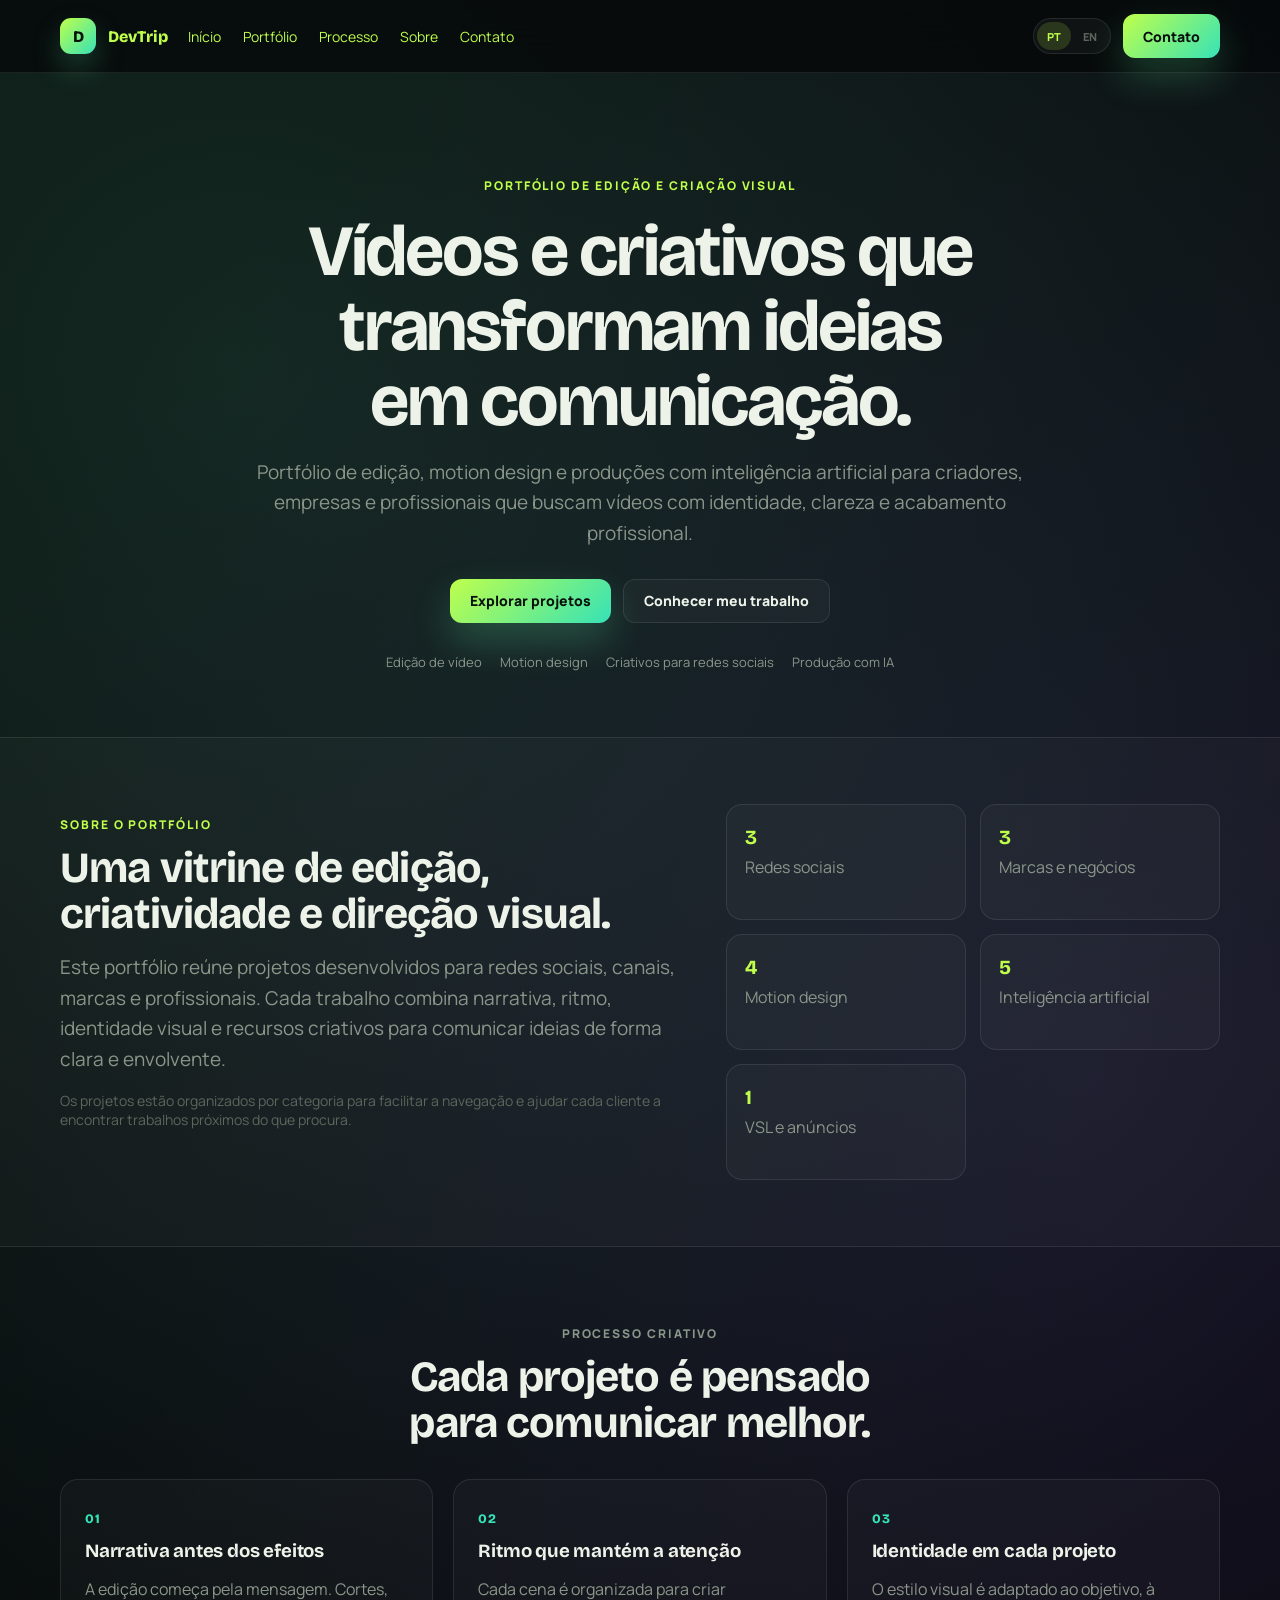
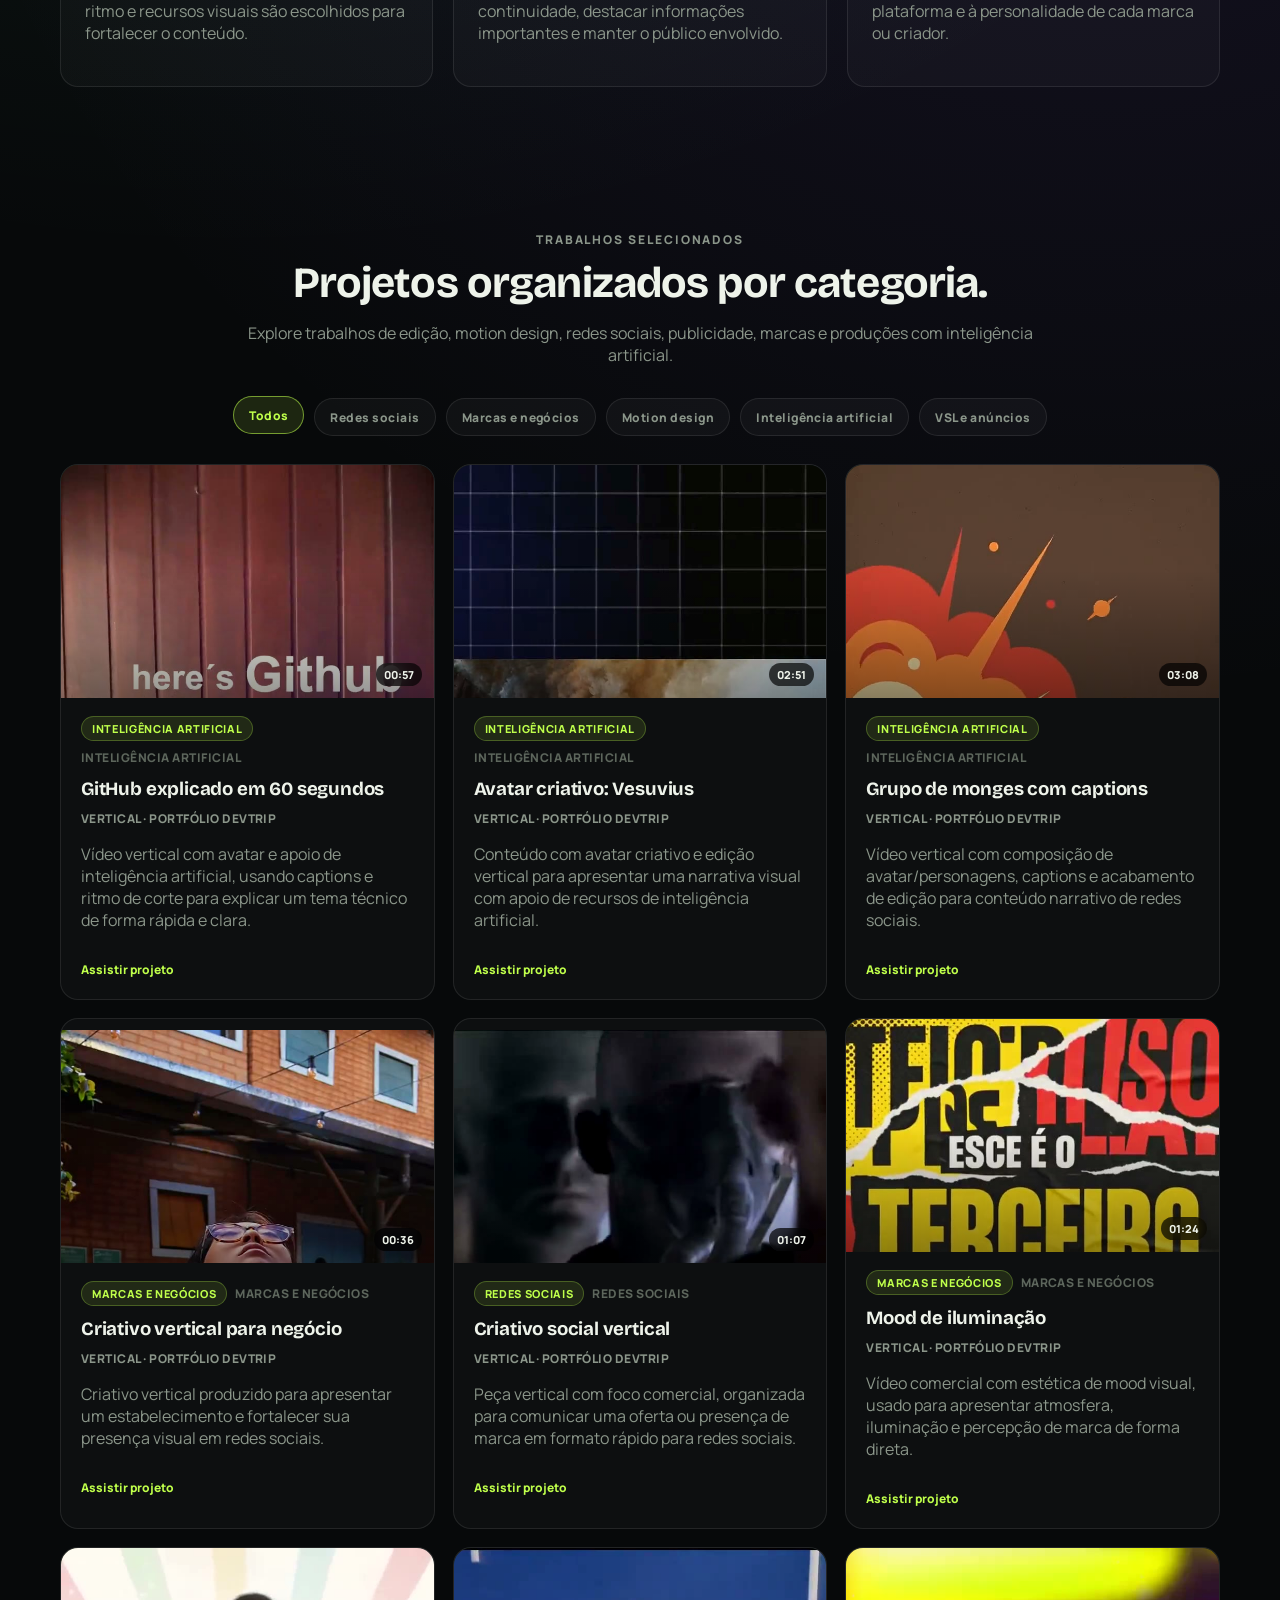
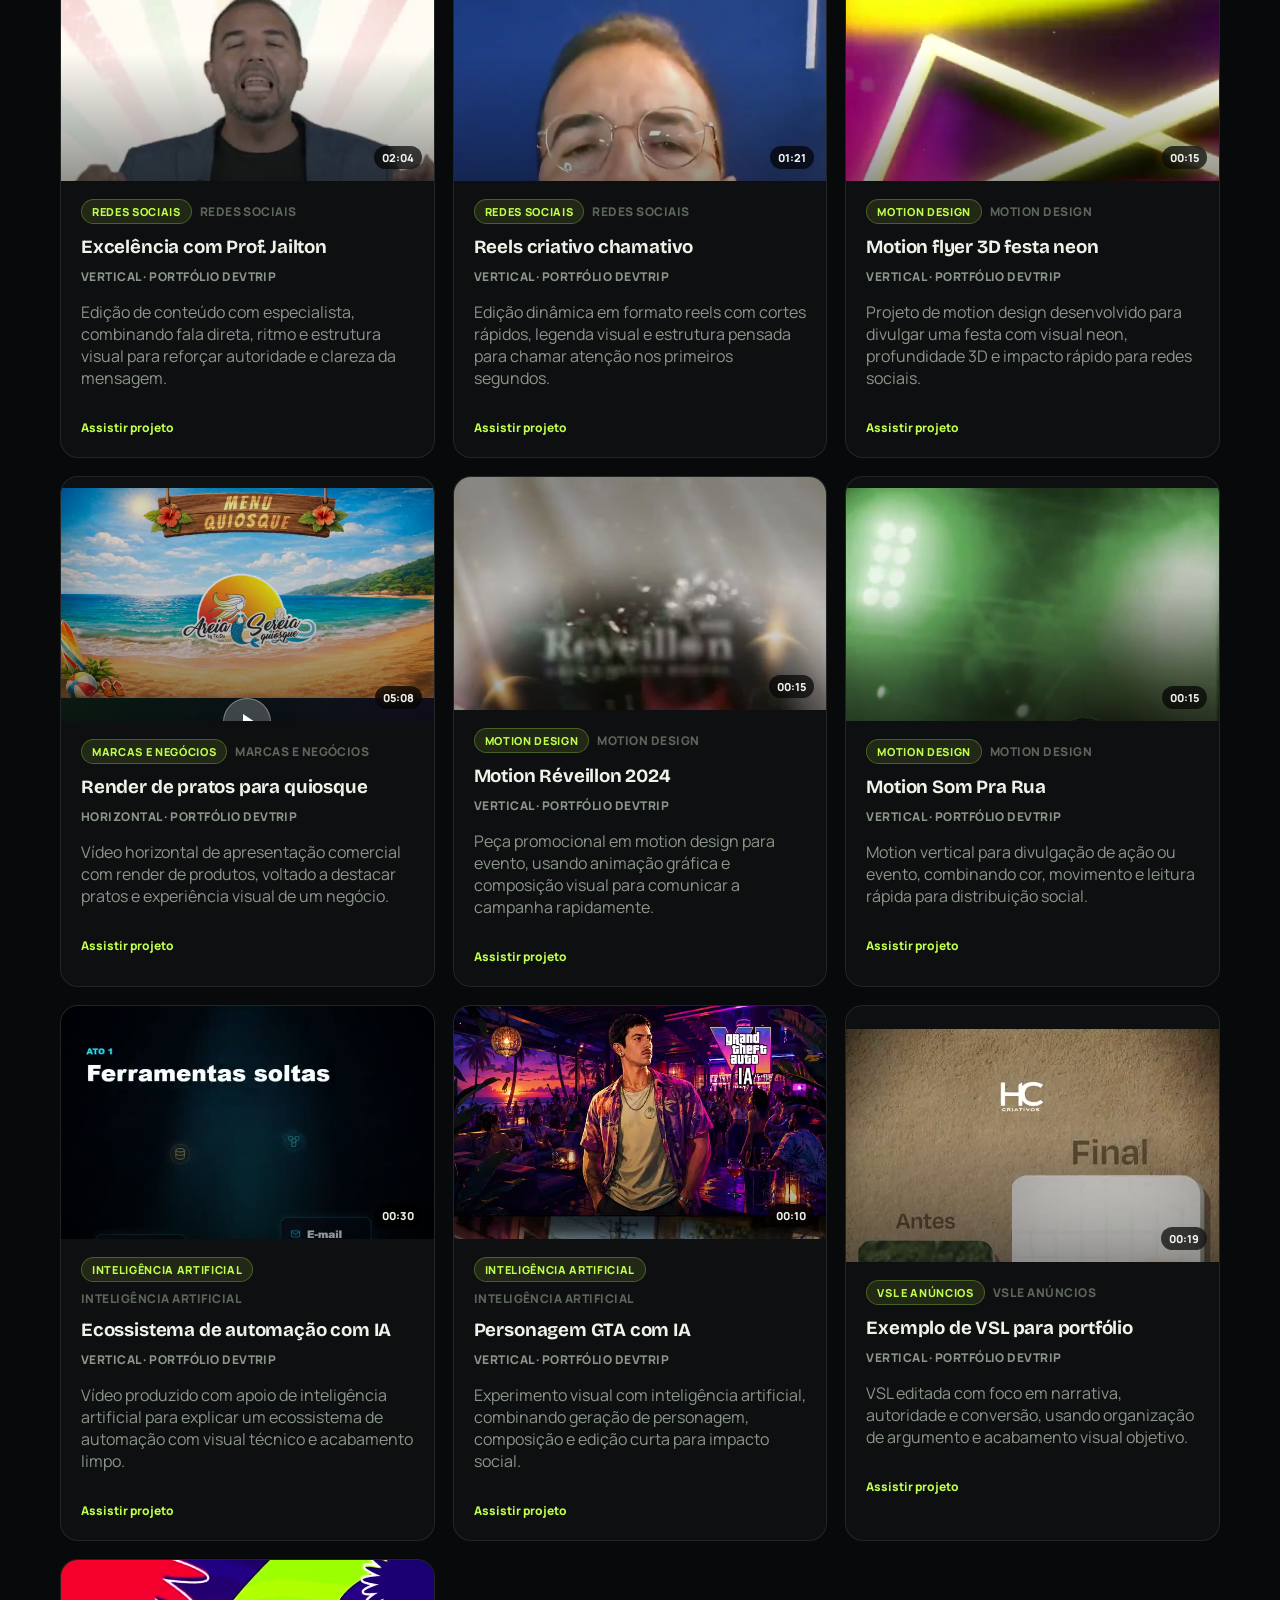
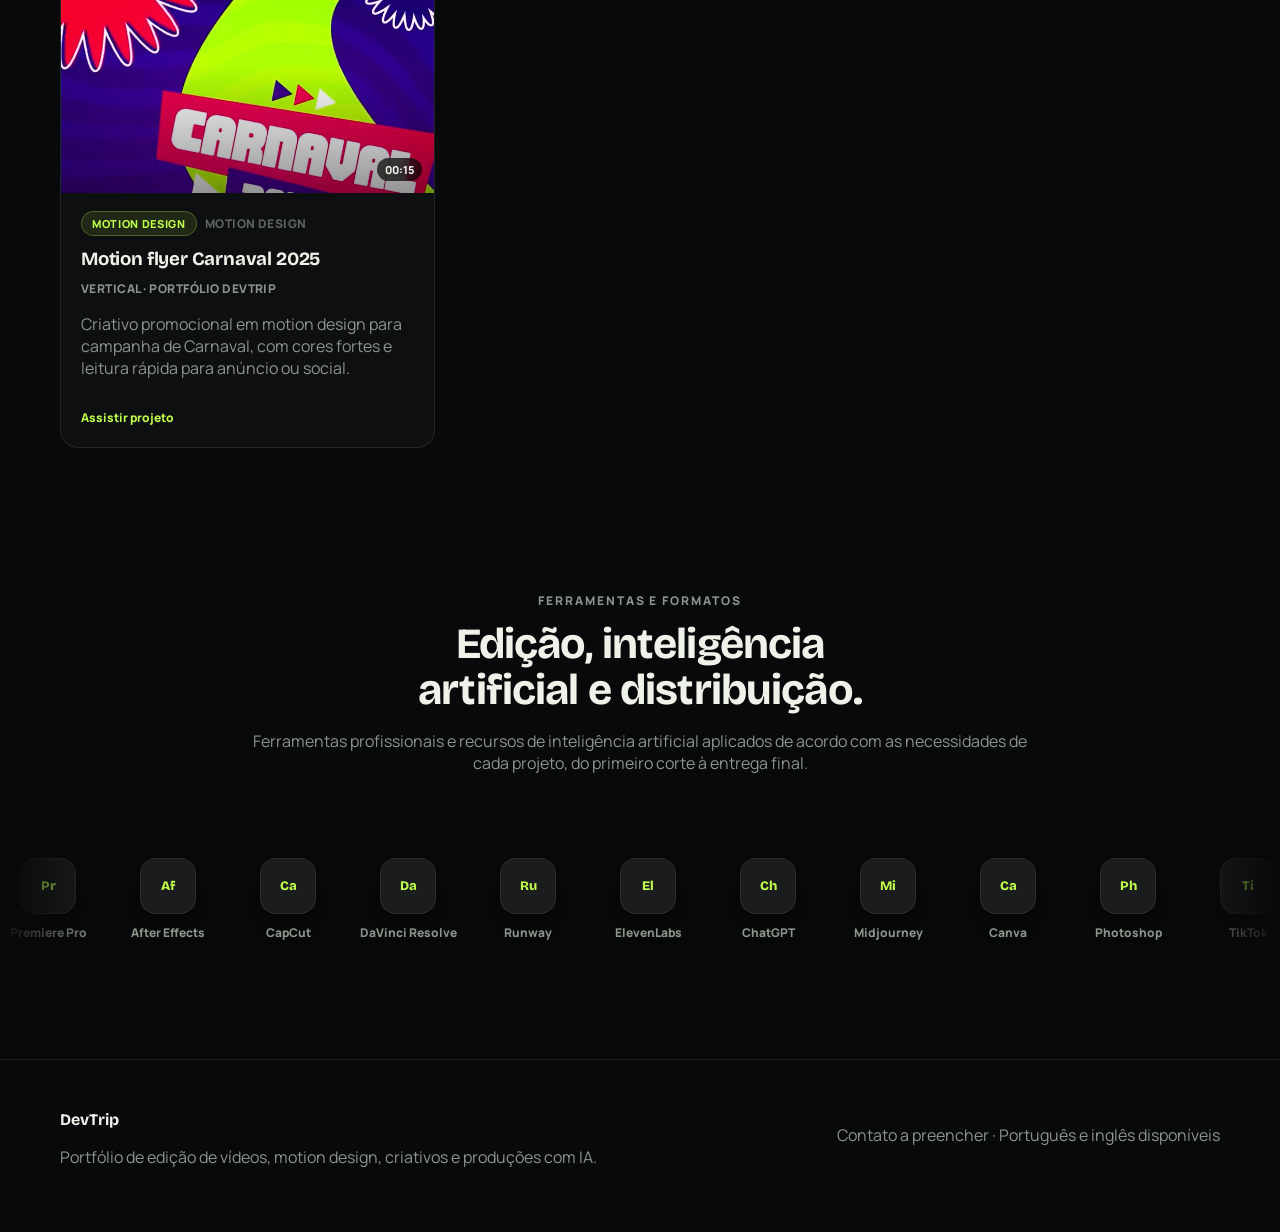
==== index.html @ 9a8e409b "Deploy DevTrip portfolio" ====
<!doctype html>
<html lang="pt-BR">
  <head>
    <meta charset="UTF-8" />
    <link rel="icon" type="image/svg+xml" href="/favicon.svg" />
    <meta name="viewport" content="width=device-width, initial-scale=1.0" />
    <meta
      name="description"
      content="Portfólio de edição de vídeos, motion design, criativos para redes sociais, marcas e projetos desenvolvidos com inteligência artificial."
    />
    <meta property="og:type" content="website" />
    <meta property="og:site_name" content="DevTrip" />
    <meta property="og:title" content="Portfólio de Edição de Vídeos, Motion e IA | DevTrip" />
    <meta
      property="og:description"
      content="Portfólio de edição de vídeos, motion design, criativos para redes sociais, marcas e projetos desenvolvidos com inteligência artificial."
    />
    <meta property="og:image" content="/posters/criativos-para-negocios-criativo-social-vertical.jpg" />
    <meta name="twitter:card" content="summary_large_image" />
    <meta name="twitter:title" content="Portfólio de Edição de Vídeos, Motion e IA | DevTrip" />
    <meta
      name="twitter:description"
      content="Portfólio de edição de vídeos, motion design, criativos para redes sociais, marcas e projetos desenvolvidos com inteligência artificial."
    />
    <meta name="twitter:image" content="/posters/criativos-para-negocios-criativo-social-vertical.jpg" />
    <title>Portfólio de Edição de Vídeos, Motion e IA | DevTrip</title>
    <script type="module" crossorigin src="/assets/index-tjF_H_oA.js"></script>
    <link rel="stylesheet" crossorigin href="/assets/index-IPSlaAUP.css">
  </head>
  <body>
    <div id="root"></div>
  </body>
</html>
---- assets/index-IPSlaAUP.css ----
@import "https://fonts.googleapis.com/css2?family=Bricolage+Grotesque:opsz,wght@12..96,500;12..96,700;12..96,800&family=Manrope:wght@400;500;600;700;800&display=swap";:root{--bg:#07090a;--panel:#ffffff07;--panel-border:#ffffff17;--panel-border-hover:#bfff4b8c;--text:#eef3ea;--muted:#8b968a;--faint:#5d665c;--lime:#bfff4b;--cyan:#36e2b7;--display:"Bricolage Grotesque", ui-sans-serif, sans-serif;--body:"Manrope", ui-sans-serif, system-ui, sans-serif;font-family:var(--body);color:var(--text);background:var(--bg);font-synthesis:none;text-rendering:optimizelegibility;-webkit-font-smoothing:antialiased;-moz-osx-font-smoothing:grayscale}*{box-sizing:border-box}html{scroll-behavior:smooth}body{background:var(--bg);min-width:320px;min-height:100vh;margin:0}button,a{font:inherit}::selection{background:var(--lime);color:#07100b}.portfolio-page{background:radial-gradient(circle at 18% 6%, #66f6b921, transparent 26%), radial-gradient(circle at 86% 18%, #8b5cf61f, transparent 24%), var(--bg);min-height:100vh;color:var(--text)}.container{width:min(1160px,100% - 40px);margin:0 auto}#top,#sobre,#processo,#trabalhos,#stack,#contato{scroll-margin-top:92px}.nav{z-index:30;border-bottom:1px solid var(--panel-border);-webkit-backdrop-filter:blur(18px);backdrop-filter:blur(18px);background:#07090ad6;position:sticky;top:0}.nav-inner{justify-content:space-between;align-items:center;gap:20px;min-height:72px;display:flex}.brand{color:var(--text);font-family:var(--display);align-items:center;gap:12px;font-weight:800;text-decoration:none;display:flex}.brand-mark{background:linear-gradient(135deg, var(--lime), var(--cyan));color:#07100b;border-radius:11px;place-items:center;width:36px;height:36px;display:grid;box-shadow:0 14px 30px #62ffad38}.nav-links{align-items:center;gap:22px;font-size:14px;display:flex}.nav a{color:var(--lime);text-decoration:none}.nav-links a:hover{color:var(--text)}.nav-tools{align-items:center;gap:12px;margin-left:auto;display:flex}.lang-switch{border:1px solid var(--panel-border);background:#ffffff0a;border-radius:999px;align-items:center;gap:2px;padding:3px;display:inline-flex}.lang-option{min-width:34px;min-height:28px;color:var(--faint);cursor:pointer;font:inherit;letter-spacing:.04em;background:0 0;border:0;border-radius:999px;font-size:11px;font-weight:900;transition:background .18s,color .18s,transform .18s}.lang-option:hover,.lang-option.active{color:var(--lime);background:#bfff4b26}.lang-option:hover{transform:translateY(-1px)}.menu-toggle{border:1px solid var(--panel-border);width:42px;height:42px;color:var(--text);cursor:pointer;background:#ffffff0a;border-radius:12px;display:none}.menu-toggle span{background:currentColor;border-radius:999px;width:18px;height:2px;margin:5px auto;display:block}.btn{border-radius:12px;justify-content:center;align-items:center;min-height:44px;padding:0 20px;font-size:14px;font-weight:800;text-decoration:none;transition:transform .18s,border-color .18s,box-shadow .18s;display:inline-flex}.btn:hover{text-decoration:none;transform:translateY(-2px)}.btn.primary{color:#07100b;background:linear-gradient(135deg, var(--lime), var(--cyan));box-shadow:0 18px 38px #62ffad38}.btn.ghost{color:var(--text);border:1px solid var(--panel-border);background:#ffffff08}.hero{text-align:center;padding:92px 0 66px}.eyebrow{color:var(--lime);letter-spacing:.16em;text-transform:uppercase;font-size:12px;font-weight:900}.hero h1{max-width:980px;font-family:var(--display);letter-spacing:-.03em;margin:20px auto 18px;font-size:clamp(38px,6vw,72px);line-height:1.04}.hero h1,h2,h3{text-wrap:balance}.lead{max-width:800px;color:var(--muted);margin:0 auto;font-size:clamp(16px,2vw,19px);line-height:1.62}.lead.left{text-align:left;margin:0}.hero-actions{flex-wrap:wrap;justify-content:center;gap:12px;margin-top:30px;display:flex}.hero-meta{color:var(--muted);flex-wrap:wrap;justify-content:center;gap:18px;margin-top:30px;font-size:13px;display:flex}.section{padding:66px 0}.about{border-top:1px solid var(--panel-border);border-bottom:1px solid var(--panel-border);background:#ffffff06}.about-grid{grid-template-columns:1.25fr 1fr;align-items:start;gap:48px;display:grid}h2{font-family:var(--display);letter-spacing:-.02em;margin:10px 0 14px;font-size:clamp(28px,4vw,43px);line-height:1.08}.origin-line{color:var(--faint);margin-top:16px;font-size:14px}.stat-grid{grid-template-columns:1fr 1fr;gap:14px;display:grid}.stat-card,.principle-card,.work-card,.empty-state{border:1px solid var(--panel-border);background:var(--panel)}.stat-card{border-radius:16px;min-height:116px;padding:20px 18px;transition:transform .2s,border-color .2s}.stat-card:hover,.principle-card:hover{border-color:var(--panel-border-hover);transform:translateY(-3px)}.stat-card strong{color:var(--lime);font-family:var(--display);margin-bottom:7px;font-size:20px;display:block}.stat-card span,.section-head p,.principle-card p,.work-body p,.footer p,.modal-info p{color:var(--muted)}.section-head{text-align:center;max-width:790px;margin:0 auto 32px}.principle-grid{grid-template-columns:repeat(3,1fr);gap:20px;display:grid}.principle-card{border-radius:18px;padding:26px 24px;transition:transform .2s,border-color .2s,box-shadow .2s}.principle-card span{color:var(--cyan);font-family:var(--display);letter-spacing:.08em;font-size:13px;font-weight:900}.principle-card h3,.work-body h3{font-family:var(--display);letter-spacing:-.01em;margin:12px 0 10px}.filter-row{flex-wrap:wrap;justify-content:center;gap:10px;margin:0 auto 28px;display:flex}.filter{border:1px solid var(--panel-border);min-height:38px;color:var(--muted);cursor:pointer;letter-spacing:.04em;background:#ffffff09;border-radius:999px;padding:0 15px;font-size:12px;font-weight:900;transition:background .18s,border-color .18s,color .18s,transform .18s}.filter:hover,.filter.active{border-color:var(--panel-border-hover);color:var(--lime);background:#bfff4b1f;transform:translateY(-2px)}.work-grid{grid-template-columns:repeat(3,1fr);gap:18px;animation:.22s both filter-in;display:grid}@keyframes filter-in{0%{opacity:.35;transform:translateY(8px)}to{opacity:1;transform:translateY(0)}}.work-card{color:var(--text);text-align:left;cursor:pointer;font:inherit;border-radius:18px;padding:0;transition:transform .18s,border-color .18s;overflow:hidden}.work-card:hover{border-color:var(--panel-border-hover);transform:translateY(-3px)}.work-poster{aspect-ratio:16/10;background:linear-gradient(135deg,#bfff4b2e,#36e2b71f,#8b5cf629),#050707;place-items:center;display:grid;position:relative;overflow:hidden}.work-poster img{object-fit:cover;filter:saturate(1.04)contrast(1.03);width:100%;height:100%;transition:transform .28s,opacity .28s;display:block}.work-card:hover .work-poster img{opacity:.88;transform:scale(1.04)}.work-poster:after{content:"";pointer-events:none;background:linear-gradient(#0000 45%,#0000006b);position:absolute;inset:0}.media-fallback,.video-fallback{min-height:220px;color:var(--muted);text-align:center;place-items:center;padding:28px;display:grid}.duration{z-index:2;color:var(--text);-webkit-backdrop-filter:blur(8px);backdrop-filter:blur(8px);background:#000000ad;border-radius:999px;padding:4px 8px;font-size:11px;font-weight:900;position:absolute;bottom:12px;right:12px}.play{z-index:2;color:#fff;-webkit-backdrop-filter:blur(8px);backdrop-filter:blur(8px);background:#ffffff38;border-radius:999px;place-items:center;width:48px;height:48px;display:grid;box-shadow:inset 0 0 0 1px #ffffff52,0 12px 28px #00000061}.play:before{content:"";border-top:8px solid #0000;border-bottom:8px solid #0000;border-left:12px solid;width:0;height:0;margin-left:3px}.work-body{padding:18px 20px 20px}.work-meta{flex-wrap:wrap;align-items:center;gap:8px;display:flex}.work-tag{color:var(--lime);letter-spacing:.06em;text-transform:uppercase;background:#bfff4b1c;border:1px solid #bfff4b42;border-radius:999px;padding:4px 10px;font-size:11px;font-weight:900}.work-region,.client{color:var(--faint);letter-spacing:.04em;text-transform:uppercase;font-size:12px;font-weight:800}.client{margin:0 0 8px}.watch-label{color:var(--lime);margin-top:14px;font-size:12px;font-weight:900;display:inline-flex}.empty-state{color:var(--muted);text-align:center;border-radius:18px;grid-column:1/-1;padding:32px}.stack-section{overflow:hidden}.stack-marquee{padding:52px 0;overflow:hidden;-webkit-mask-image:linear-gradient(90deg,#0000,#000 8% 92%,#0000);mask-image:linear-gradient(90deg,#0000,#000 8% 92%,#0000)}.stack-track{gap:24px;width:max-content;animation:48s linear infinite marquee;display:flex}.stack-track:hover{animation-play-state:paused}.stack-chip{flex-direction:column;flex-shrink:0;align-items:center;gap:10px;width:96px;display:flex;position:relative}.stack-badge{width:56px;height:56px;color:var(--lime);font-family:var(--display);background:#ffffff14;border-radius:16px;place-items:center;font-size:13px;font-weight:900;transition:transform .25s,background .25s;display:grid;box-shadow:inset 0 0 0 1px #ffffff14,0 18px 34px #00000070}.stack-label{color:var(--muted);text-align:center;white-space:nowrap;font-size:12px;font-weight:800}.stack-tooltip{z-index:4;border:1px solid var(--panel-border-hover);width:220px;color:var(--muted);opacity:0;pointer-events:none;background:#0c130e;border-radius:12px;padding:12px 14px;font-size:12px;line-height:1.45;transition:opacity .18s,transform .18s;position:absolute;bottom:calc(100% + 16px);left:50%;transform:translate(-50%,8px)}.stack-chip:hover .stack-badge{background:#ffffff24;transform:translateY(-5px)scale(1.08)}.stack-chip:hover .stack-tooltip{opacity:1;transform:translate(-50%)}.footer{border-top:1px solid var(--panel-border);padding:48px 0}.footer-grid{flex-wrap:wrap;justify-content:space-between;gap:20px;display:flex}.footer strong{font-family:var(--display)}.modal-overlay{z-index:80;-webkit-backdrop-filter:blur(10px);backdrop-filter:blur(10px);background:#000000bd;place-items:center;padding:28px;display:grid;position:fixed;inset:0}.video-modal{border:1px solid var(--panel-border);background:radial-gradient(circle at 10% 0,#bfff4b17,#0000 30%),#07090a;border-radius:22px;width:min(1060px,100%);max-height:min(92vh,980px);overflow:auto;box-shadow:0 34px 90px #000000b8}.modal-head{border-bottom:1px solid var(--panel-border);justify-content:space-between;align-items:flex-start;gap:20px;padding:24px;display:flex}.modal-head h2{margin-bottom:0}.icon-close{border:1px solid var(--panel-border);width:44px;height:44px;color:var(--text);cursor:pointer;background:#ffffff0f;border-radius:12px;flex:none;font-size:26px;line-height:1}.modal-player{border:1px solid var(--panel-border);background:#000;border-radius:18px;margin:26px auto;overflow:hidden}.modal-player.vertical{max-width:430px}.modal-player.wide{max-width:900px}.modal-player video{background:#000;width:100%;height:auto;display:block}.modal-info{grid-template-columns:1.4fr 1fr;gap:20px;padding:0 24px 24px;display:grid}.modal-info p{line-height:1.7}.modal-info dl{grid-template-columns:repeat(3,1fr);gap:10px;margin:0;display:grid}.modal-info div{border:1px solid var(--panel-border);background:var(--panel);border-radius:14px;padding:14px}.modal-info dt{color:var(--faint);letter-spacing:.08em;text-transform:uppercase;font-size:11px;font-weight:900}.modal-info dd{font-family:var(--display);margin:6px 0 0;font-weight:800}:is(a,button,video):focus-visible{outline:2px solid var(--lime);outline-offset:3px}@keyframes marquee{0%{transform:translate(0)}to{transform:translate(-50%)}}@media (width<=1024px){.work-grid{grid-template-columns:repeat(2,1fr)}.modal-info{grid-template-columns:1fr}}@media (width<=860px){.about-grid,.principle-grid{grid-template-columns:1fr}.menu-toggle{order:4;display:block}.nav-tools{order:3;margin-left:auto}.nav-links{border:1px solid var(--panel-border);background:#07090af5;border-radius:16px;flex-direction:column;align-items:stretch;gap:0;padding:10px;display:none;position:absolute;top:72px;left:12px;right:12px;box-shadow:0 24px 70px #00000080}.nav-links.open{display:flex}.nav-links a{border-radius:10px;padding:14px}.nav-links a:hover{background:#ffffff0f}}@media (width<=768px){.filter-row{scrollbar-width:thin;flex-wrap:nowrap;justify-content:flex-start;padding-bottom:8px;overflow-x:auto}.filter{flex:none}.modal-overlay{padding:14px}.video-modal{max-height:94vh}.modal-head,.modal-info{padding:18px}.modal-info dl{grid-template-columns:1fr}}@media (width<=620px){.container{width:min(100% - 24px,1160px)}.hero{padding:64px 0 48px}.hero h1{font-size:clamp(34px,12vw,46px)}.section{padding:50px 0}.work-grid,.stat-grid{grid-template-columns:1fr}.hero-actions .btn{width:100%}.nav-contact{min-height:38px;padding:0 14px}.brand span:last-child{display:none}}@media (width<=375px){.container{width:min(100% - 20px,1160px)}.nav-inner{gap:10px}.nav-tools{gap:8px}.lang-option{min-width:30px}.hero h1{font-size:34px}.lead{font-size:15px}.work-body{padding:16px}}@media (width<=320px){.nav-contact{display:none}.hero h1{font-size:31px}.modal-head{flex-direction:column-reverse}.icon-close{align-self:flex-end}}
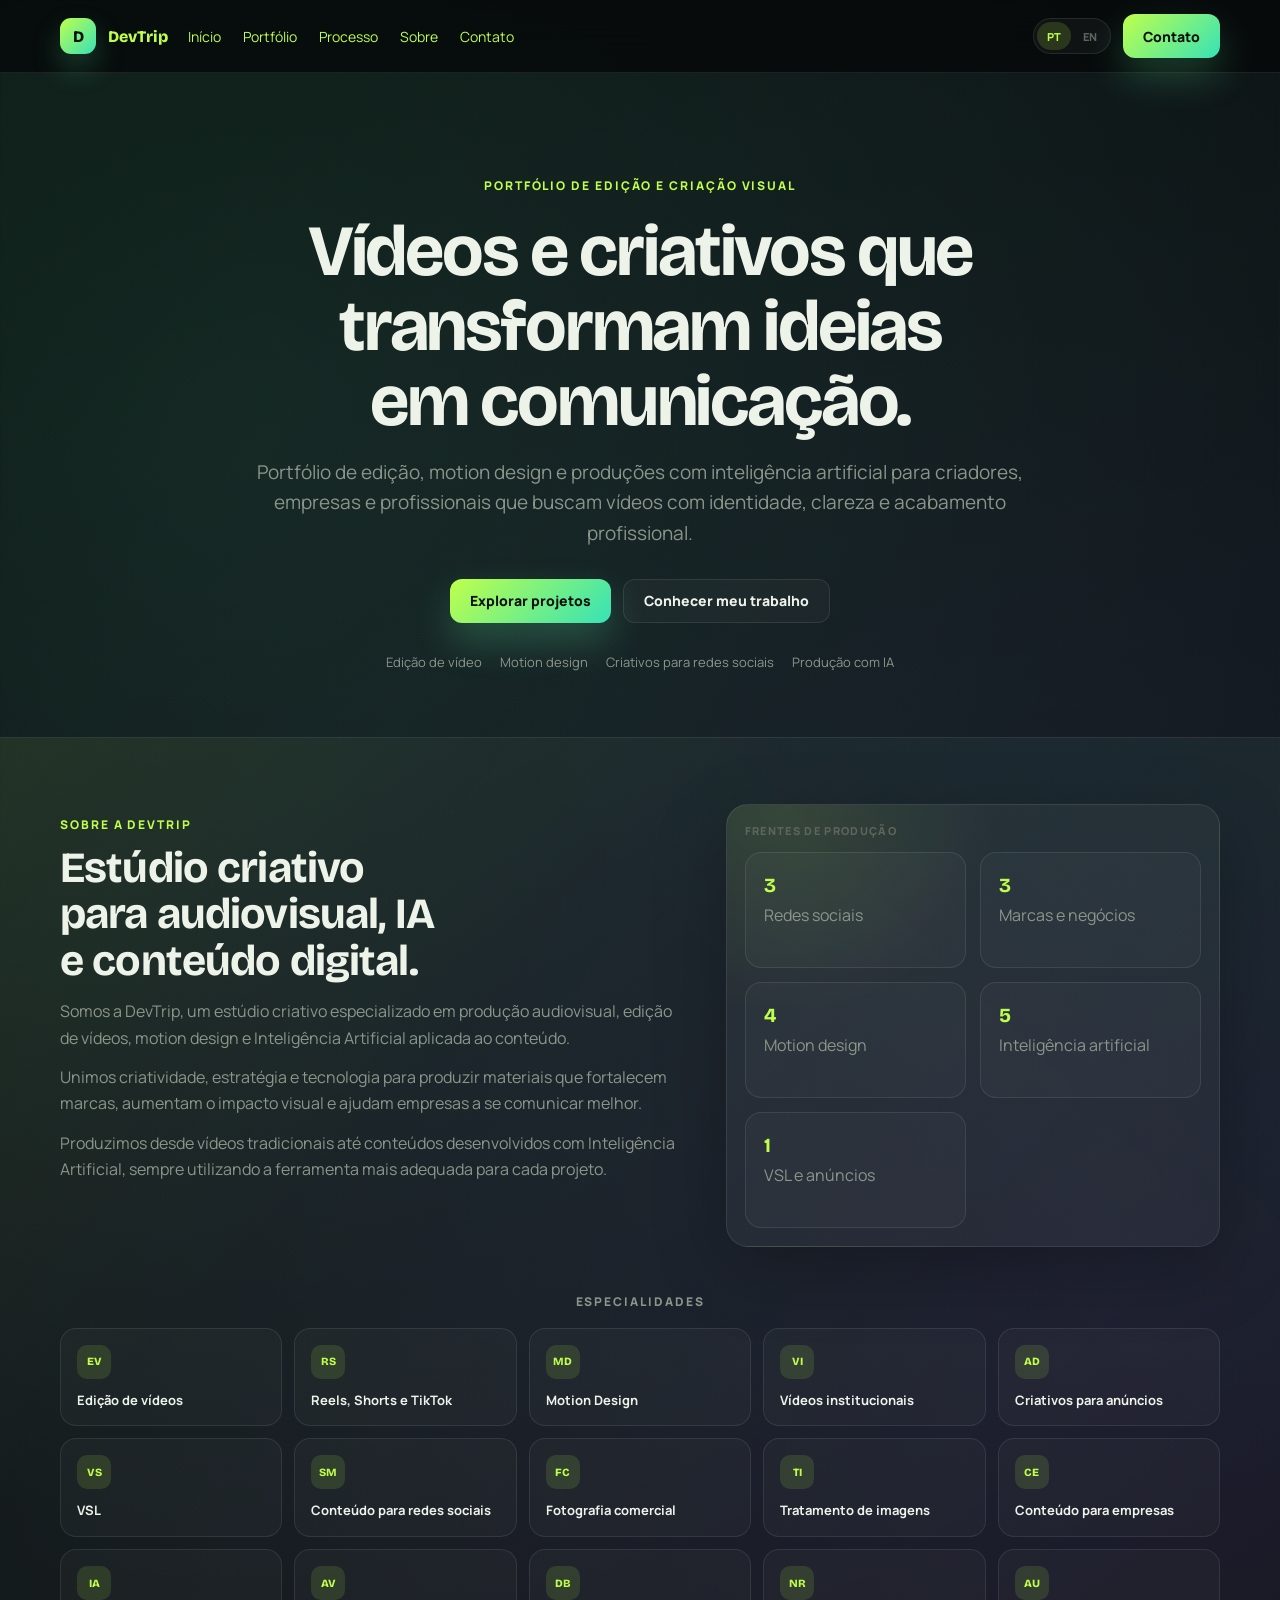
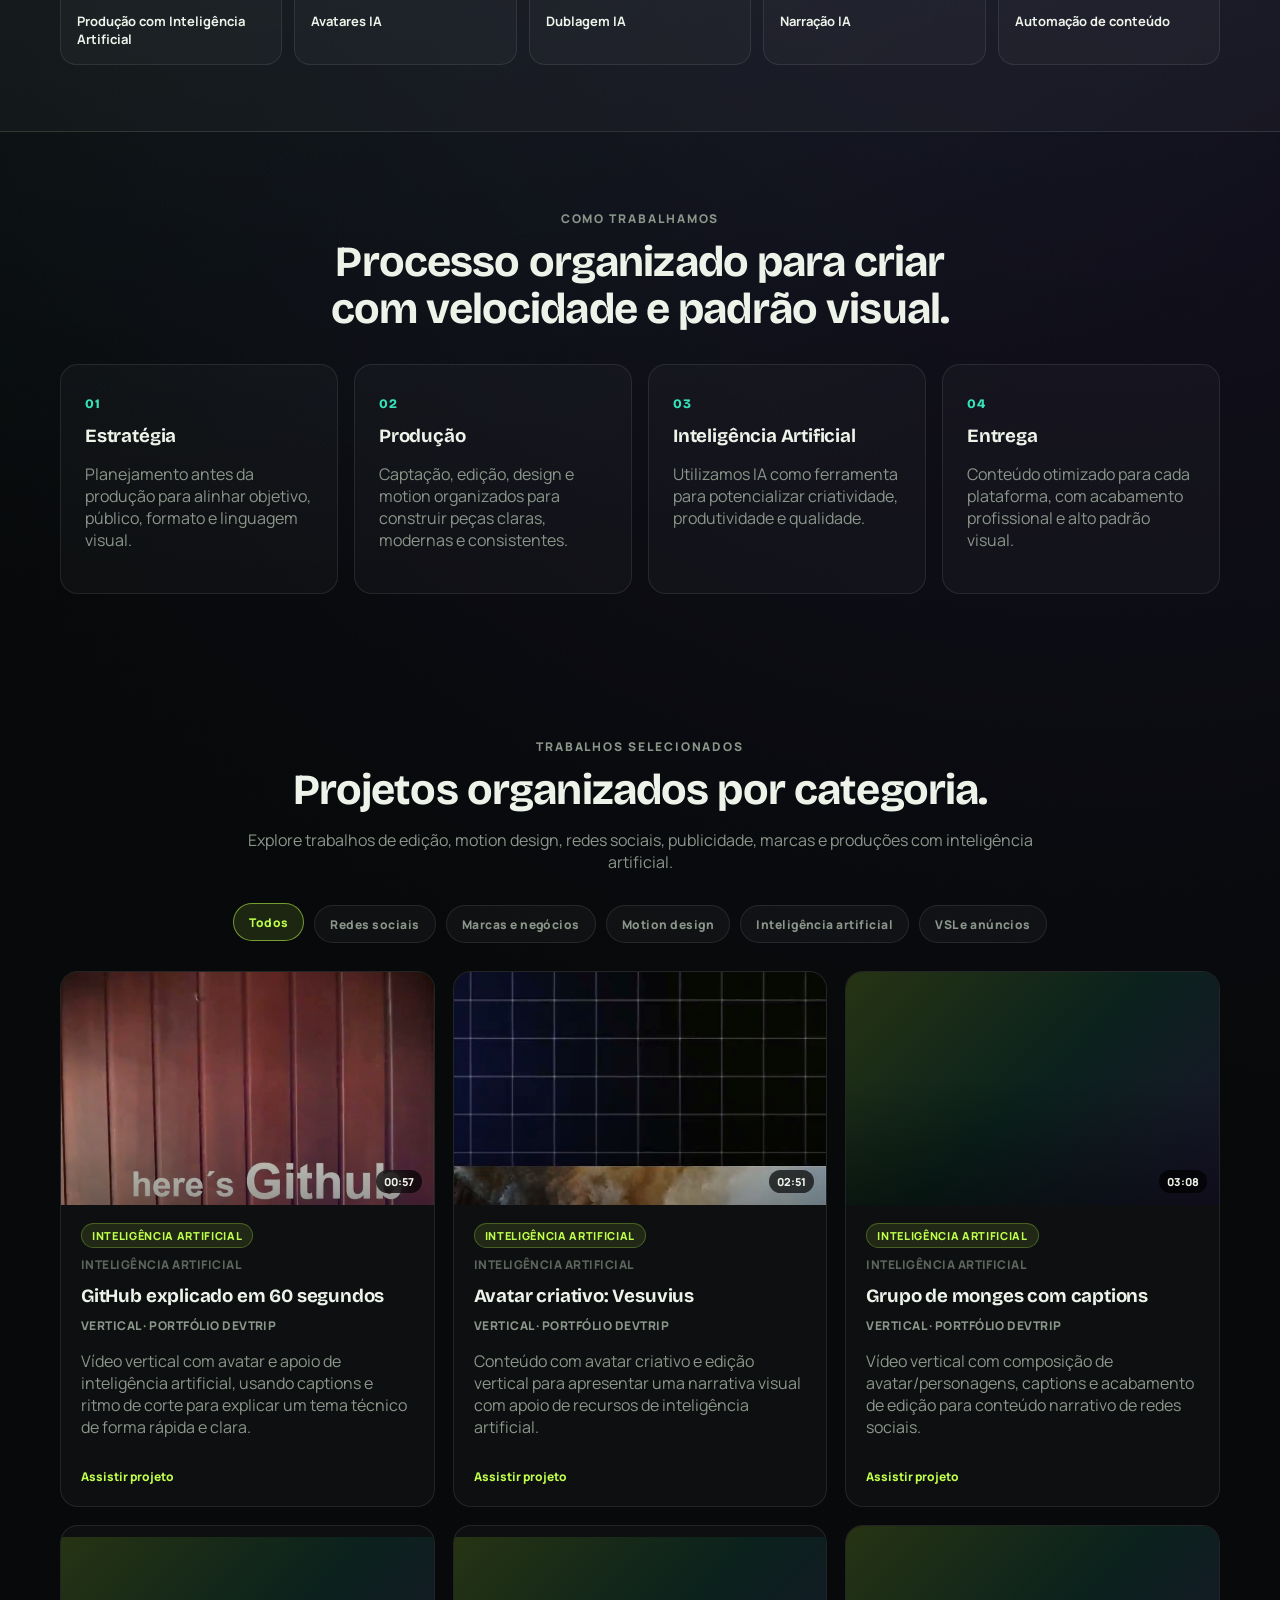
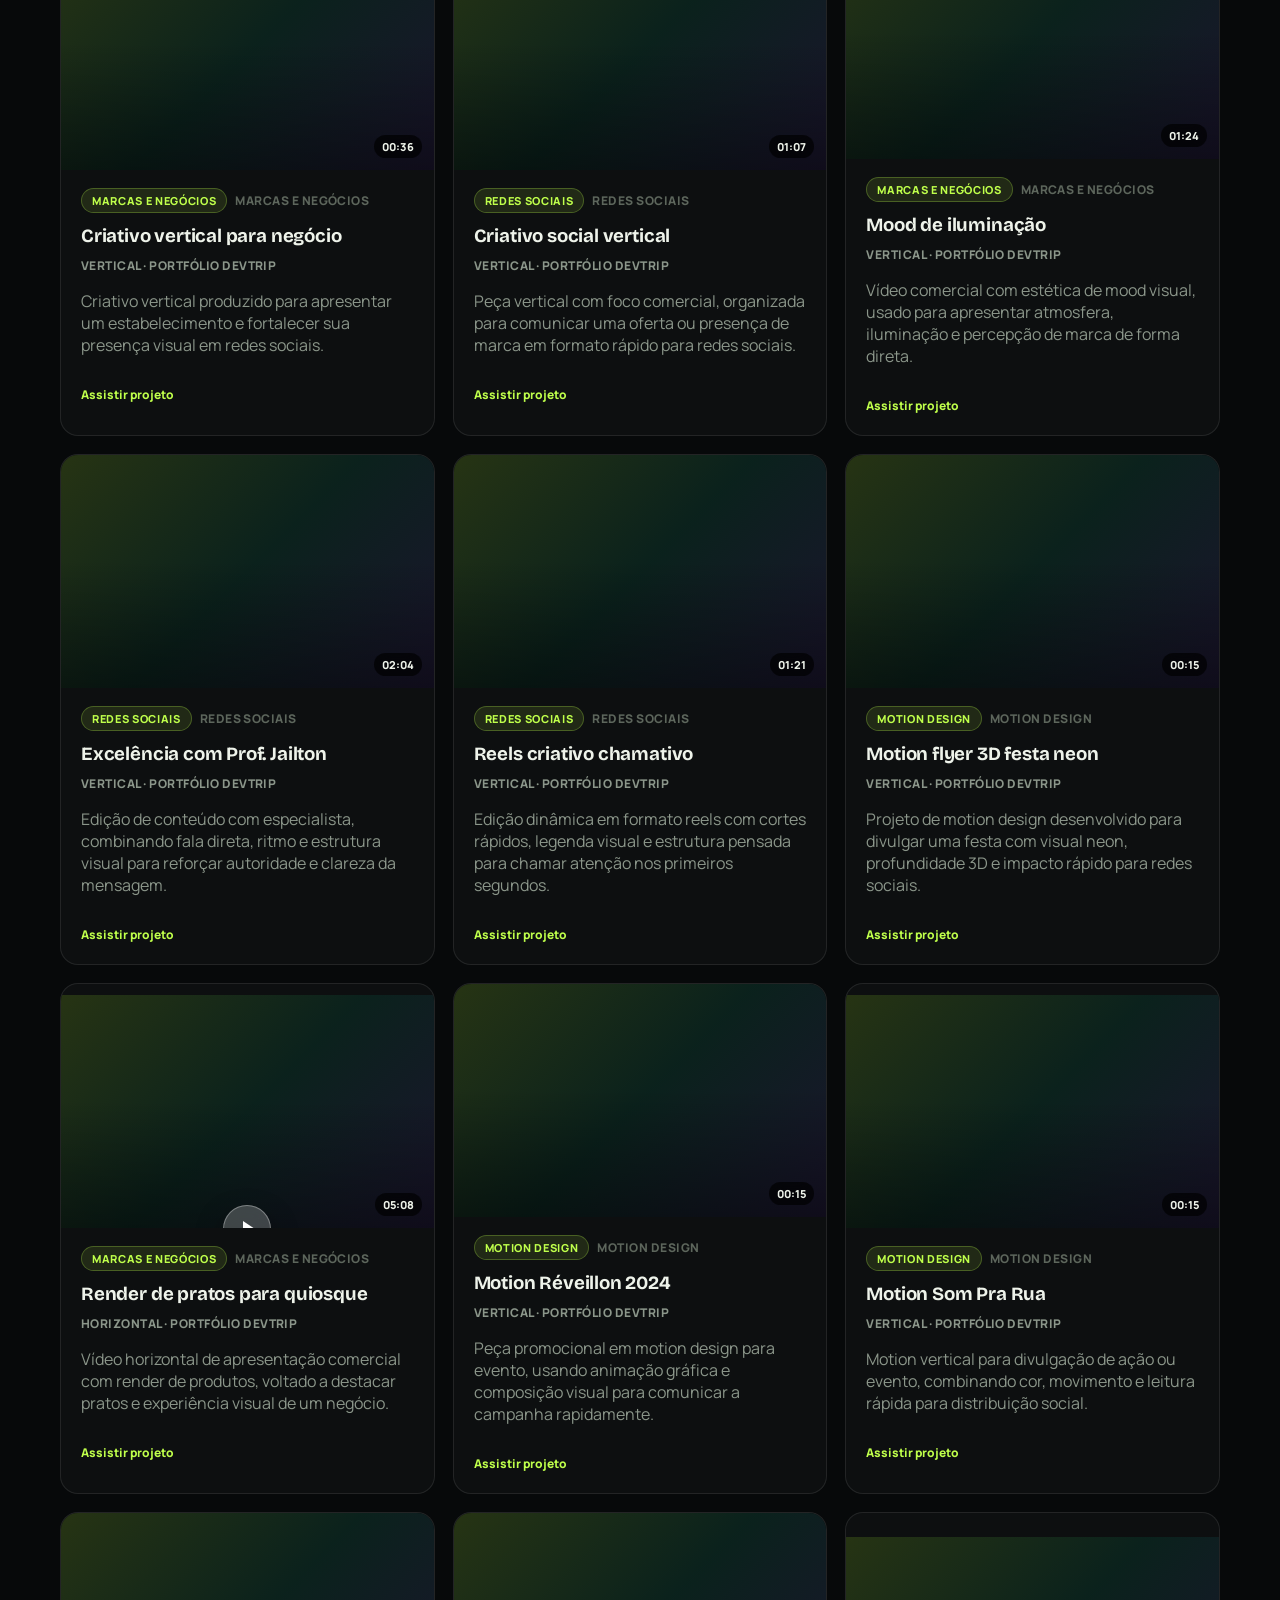
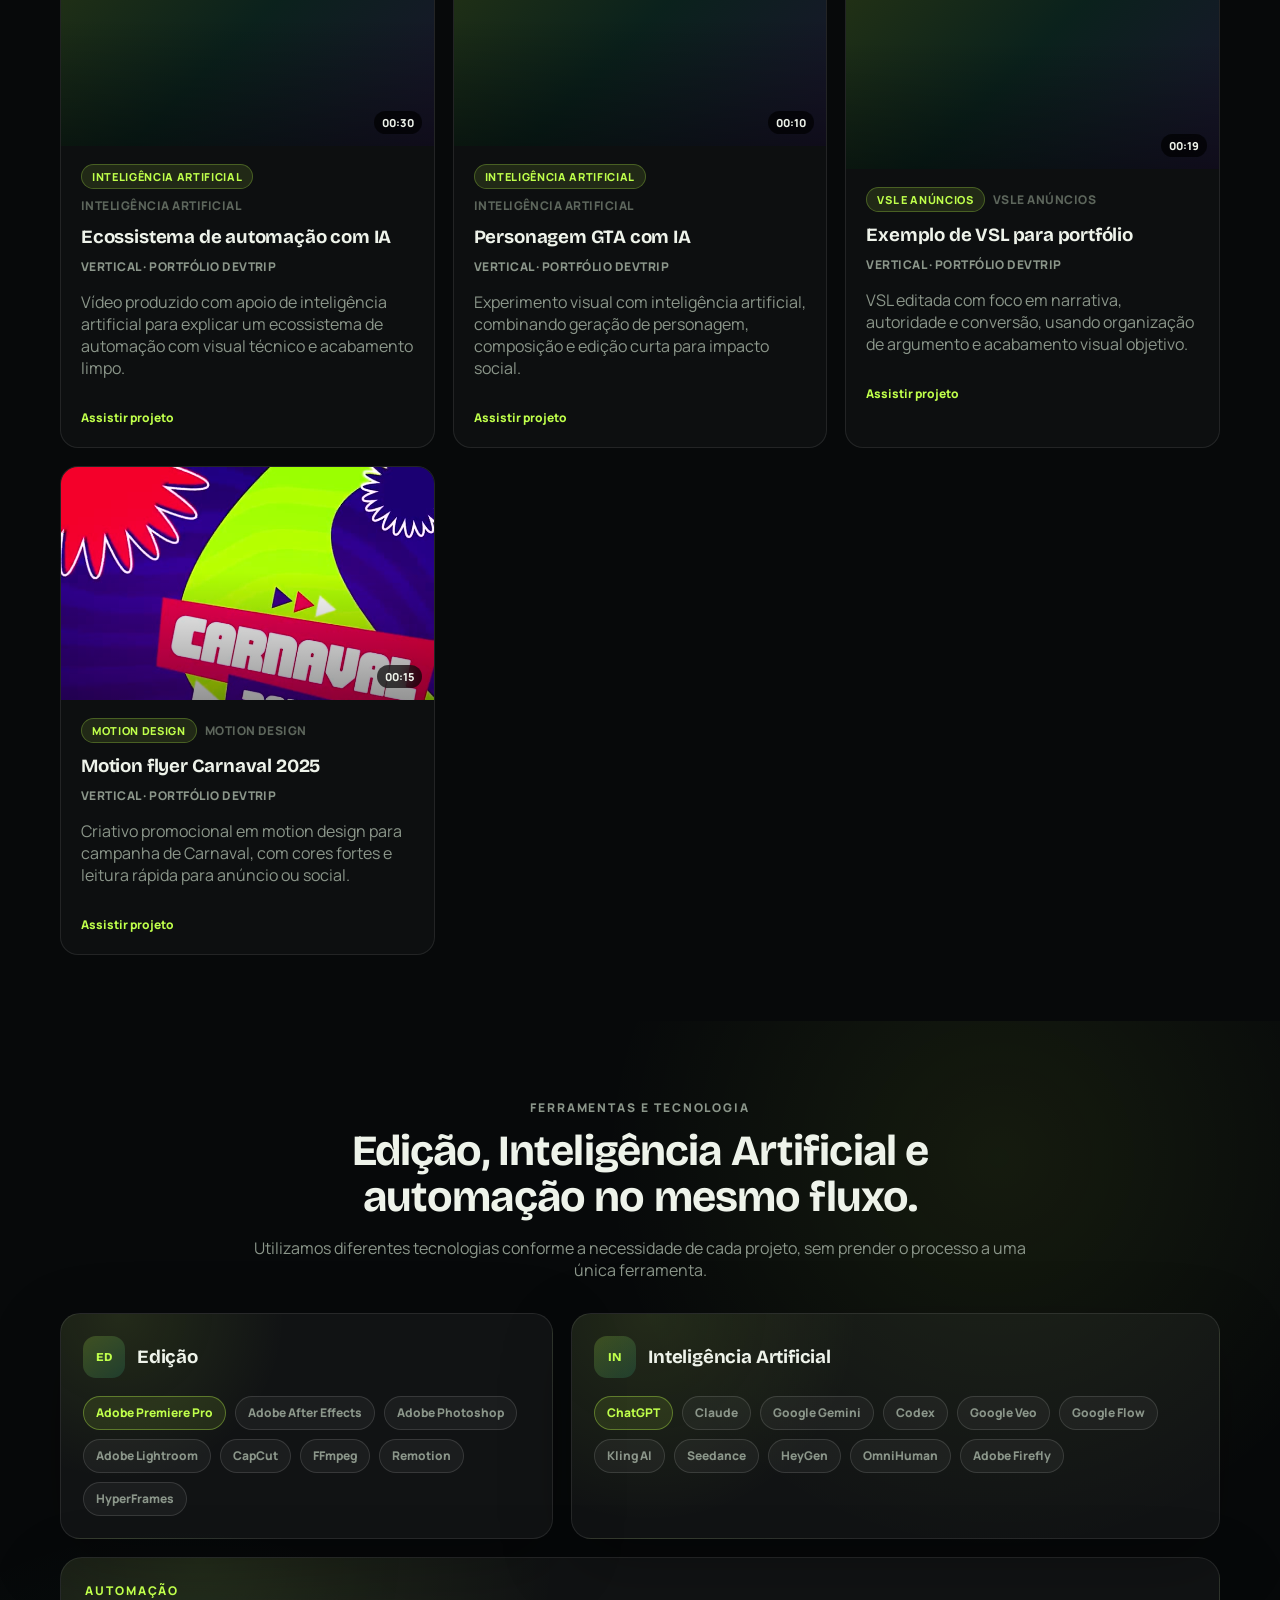
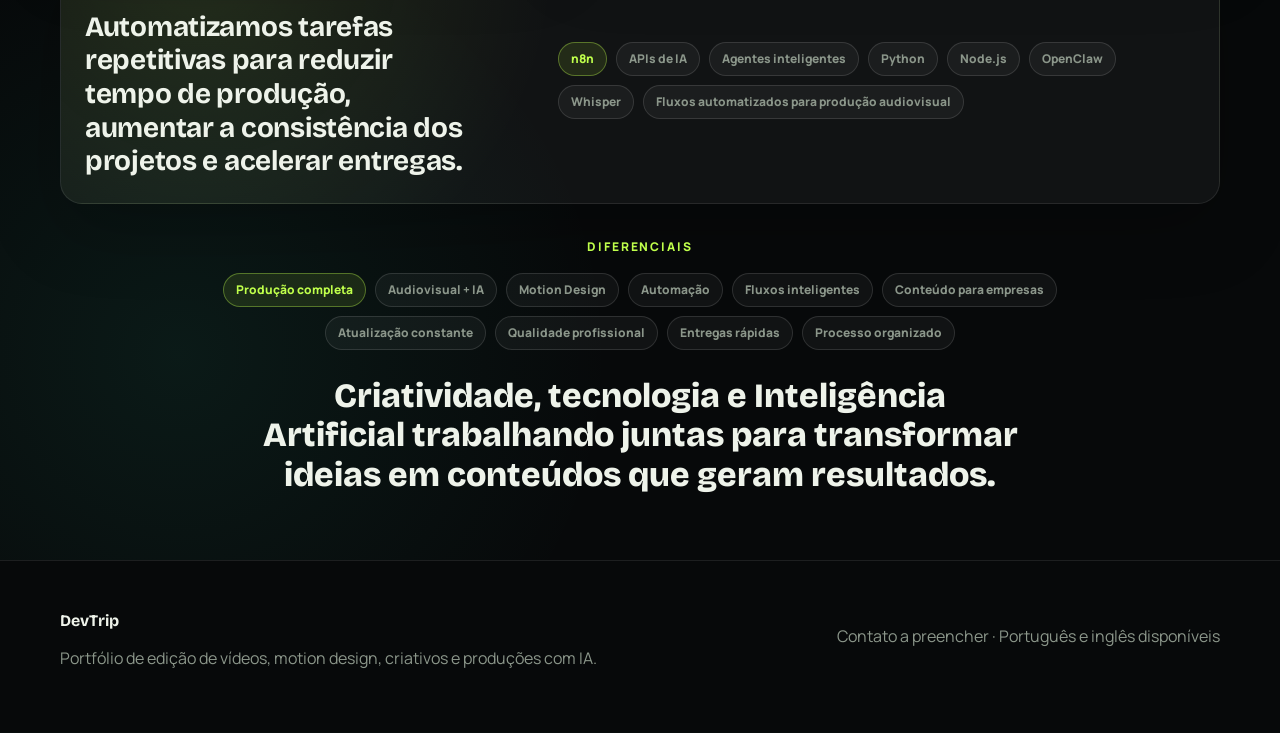
==== commit c7b33d89: "Update DevTrip studio portfolio section" ====
--- a/index.html
+++ b/index.html
@@ -24,8 +24,8 @@
     />
     <meta name="twitter:image" content="/posters/criativos-para-negocios-criativo-social-vertical.jpg" />
     <title>Portfólio de Edição de Vídeos, Motion e IA | DevTrip</title>
-    <script type="module" crossorigin src="/assets/index-tjF_H_oA.js"></script>
-    <link rel="stylesheet" crossorigin href="/assets/index-IPSlaAUP.css">
+    <script type="module" crossorigin src="/assets/index-6WKbLWaQ.js"></script>
+    <link rel="stylesheet" crossorigin href="/assets/index-B1lZo__v.css">
   </head>
   <body>
     <div id="root"></div>
--- a/assets/index-B1lZo__v.css
+++ b/assets/index-B1lZo__v.css
@@ -0,0 +1 @@
+@import "https://fonts.googleapis.com/css2?family=Bricolage+Grotesque:opsz,wght@12..96,500;12..96,700;12..96,800&family=Manrope:wght@400;500;600;700;800&display=swap";:root{--bg:#07090a;--panel:#ffffff07;--panel-border:#ffffff17;--panel-border-hover:#bfff4b8c;--text:#eef3ea;--muted:#8b968a;--faint:#5d665c;--lime:#bfff4b;--cyan:#36e2b7;--display:"Bricolage Grotesque", ui-sans-serif, sans-serif;--body:"Manrope", ui-sans-serif, system-ui, sans-serif;font-family:var(--body);color:var(--text);background:var(--bg);font-synthesis:none;text-rendering:optimizelegibility;-webkit-font-smoothing:antialiased;-moz-osx-font-smoothing:grayscale}*{box-sizing:border-box}html{scroll-behavior:smooth}body{background:var(--bg);min-width:320px;min-height:100vh;margin:0}button,a{font:inherit}::selection{background:var(--lime);color:#07100b}.portfolio-page{background:radial-gradient(circle at 18% 6%, #66f6b921, transparent 26%), radial-gradient(circle at 86% 18%, #8b5cf61f, transparent 24%), var(--bg);min-height:100vh;color:var(--text)}.container{width:min(1160px,100% - 40px);margin:0 auto}#top,#sobre,#processo,#trabalhos,#stack,#contato{scroll-margin-top:92px}.nav{z-index:30;border-bottom:1px solid var(--panel-border);-webkit-backdrop-filter:blur(18px);backdrop-filter:blur(18px);background:#07090ad6;position:sticky;top:0}.nav-inner{justify-content:space-between;align-items:center;gap:20px;min-height:72px;display:flex}.brand{color:var(--text);font-family:var(--display);align-items:center;gap:12px;font-weight:800;text-decoration:none;display:flex}.brand-mark{background:linear-gradient(135deg, var(--lime), var(--cyan));color:#07100b;border-radius:11px;place-items:center;width:36px;height:36px;display:grid;box-shadow:0 14px 30px #62ffad38}.nav-links{align-items:center;gap:22px;font-size:14px;display:flex}.nav a{color:var(--lime);text-decoration:none}.nav-links a:hover{color:var(--text)}.nav-tools{align-items:center;gap:12px;margin-left:auto;display:flex}.lang-switch{border:1px solid var(--panel-border);background:#ffffff0a;border-radius:999px;align-items:center;gap:2px;padding:3px;display:inline-flex}.lang-option{min-width:34px;min-height:28px;color:var(--faint);cursor:pointer;font:inherit;letter-spacing:.04em;background:0 0;border:0;border-radius:999px;font-size:11px;font-weight:900;transition:background .18s,color .18s,transform .18s}.lang-option:hover,.lang-option.active{color:var(--lime);background:#bfff4b26}.lang-option:hover{transform:translateY(-1px)}.menu-toggle{border:1px solid var(--panel-border);width:42px;height:42px;color:var(--text);cursor:pointer;background:#ffffff0a;border-radius:12px;display:none}.menu-toggle span{background:currentColor;border-radius:999px;width:18px;height:2px;margin:5px auto;display:block}.btn{border-radius:12px;justify-content:center;align-items:center;min-height:44px;padding:0 20px;font-size:14px;font-weight:800;text-decoration:none;transition:transform .18s,border-color .18s,box-shadow .18s;display:inline-flex}.btn:hover{text-decoration:none;transform:translateY(-2px)}.btn.primary{color:#07100b;background:linear-gradient(135deg, var(--lime), var(--cyan));box-shadow:0 18px 38px #62ffad38}.btn.ghost{color:var(--text);border:1px solid var(--panel-border);background:#ffffff08}.hero{text-align:center;padding:92px 0 66px}.eyebrow{color:var(--lime);letter-spacing:.16em;text-transform:uppercase;font-size:12px;font-weight:900}.hero h1{max-width:980px;font-family:var(--display);letter-spacing:-.03em;margin:20px auto 18px;font-size:clamp(38px,6vw,72px);line-height:1.04}.hero h1,h2,h3{text-wrap:balance}.lead{max-width:800px;color:var(--muted);margin:0 auto;font-size:clamp(16px,2vw,19px);line-height:1.62}.lead.left{text-align:left;margin:0}.hero-actions{flex-wrap:wrap;justify-content:center;gap:12px;margin-top:30px;display:flex}.hero-meta{color:var(--muted);flex-wrap:wrap;justify-content:center;gap:18px;margin-top:30px;font-size:13px;display:flex}.section{padding:66px 0}.about{border-top:1px solid var(--panel-border);border-bottom:1px solid var(--panel-border);background:linear-gradient(135deg,#bfff4b0e,#0000 34%),linear-gradient(225deg,#36e2b70b,#0000 36%),#ffffff06}.about-grid,.studio-grid{grid-template-columns:1.25fr 1fr;align-items:start;gap:48px;display:grid}.studio-copy{position:sticky;top:110px}.studio-text{gap:13px;max-width:720px;display:grid}.studio-text p{color:var(--muted);margin:0;font-size:16px;line-height:1.65}.studio-panel,.automation-panel,.tool-card{border:1px solid var(--panel-border);background:radial-gradient(circle at 12% 0,#bfff4b1a,#0000 34%),#ffffff0b;box-shadow:0 22px 70px #00000040}.studio-panel{border-radius:22px;padding:18px}.panel-label{color:var(--faint);letter-spacing:.12em;text-transform:uppercase;margin:0 0 14px;font-size:11px;font-weight:900}h2{font-family:var(--display);letter-spacing:-.02em;margin:10px 0 14px;font-size:clamp(28px,4vw,43px);line-height:1.08}.origin-line{color:var(--faint);margin-top:16px;font-size:14px}.stat-grid{grid-template-columns:1fr 1fr;gap:14px;display:grid}.stat-card,.principle-card,.specialty-card,.work-card,.empty-state{border:1px solid var(--panel-border);background:var(--panel)}.stat-card{border-radius:16px;min-height:116px;padding:20px 18px;transition:transform .2s,border-color .2s}.stat-card:hover,.principle-card:hover,.specialty-card:hover,.tool-card:hover{border-color:var(--panel-border-hover);transform:translateY(-3px)}.stat-card strong{color:var(--lime);font-family:var(--display);margin-bottom:7px;font-size:20px;display:block}.stat-card span,.section-head p,.principle-card p,.work-body p,.footer p,.modal-info p{color:var(--muted)}.section-head{text-align:center;max-width:790px;margin:0 auto 32px}.section-head.compact{margin-bottom:18px}.specialty-block{margin-top:46px}.specialty-grid{grid-template-columns:repeat(5,1fr);gap:12px;display:grid}.specialty-card{border-radius:16px;min-height:92px;padding:16px;transition:transform .2s,border-color .2s,background .2s}.specialty-card span{width:34px;height:34px;color:var(--lime);font-family:var(--display);background:#bfff4b1f;border-radius:10px;place-items:center;margin-bottom:13px;font-size:11px;font-weight:900;display:grid}.specialty-card strong{color:var(--text);font-size:13px;line-height:1.35;display:block}.principle-grid{grid-template-columns:repeat(4,1fr);gap:16px;display:grid}.principle-card{border-radius:18px;padding:26px 24px;transition:transform .2s,border-color .2s,box-shadow .2s}.principle-card span{color:var(--cyan);font-family:var(--display);letter-spacing:.08em;font-size:13px;font-weight:900}.principle-card h3,.work-body h3{font-family:var(--display);letter-spacing:-.01em;margin:12px 0 10px}.filter-row{flex-wrap:wrap;justify-content:center;gap:10px;margin:0 auto 28px;display:flex}.filter{border:1px solid var(--panel-border);min-height:38px;color:var(--muted);cursor:pointer;letter-spacing:.04em;background:#ffffff09;border-radius:999px;padding:0 15px;font-size:12px;font-weight:900;transition:background .18s,border-color .18s,color .18s,transform .18s}.filter:hover,.filter.active{border-color:var(--panel-border-hover);color:var(--lime);background:#bfff4b1f;transform:translateY(-2px)}.work-grid{grid-template-columns:repeat(3,1fr);gap:18px;animation:.22s both filter-in;display:grid}@keyframes filter-in{0%{opacity:.35;transform:translateY(8px)}to{opacity:1;transform:translateY(0)}}.work-card{color:var(--text);text-align:left;cursor:pointer;font:inherit;border-radius:18px;padding:0;transition:transform .18s,border-color .18s;overflow:hidden}.work-card:hover{border-color:var(--panel-border-hover);transform:translateY(-3px)}.work-poster{aspect-ratio:16/10;background:linear-gradient(135deg,#bfff4b2e,#36e2b71f,#8b5cf629),#050707;place-items:center;display:grid;position:relative;overflow:hidden}.work-poster img{object-fit:cover;filter:saturate(1.04)contrast(1.03);width:100%;height:100%;transition:transform .28s,opacity .28s;display:block}.work-card:hover .work-poster img{opacity:.88;transform:scale(1.04)}.work-poster:after{content:"";pointer-events:none;background:linear-gradient(#0000 45%,#0000006b);position:absolute;inset:0}.media-fallback,.video-fallback{min-height:220px;color:var(--muted);text-align:center;place-items:center;padding:28px;display:grid}.duration{z-index:2;color:var(--text);-webkit-backdrop-filter:blur(8px);backdrop-filter:blur(8px);background:#000000ad;border-radius:999px;padding:4px 8px;font-size:11px;font-weight:900;position:absolute;bottom:12px;right:12px}.play{z-index:2;color:#fff;-webkit-backdrop-filter:blur(8px);backdrop-filter:blur(8px);background:#ffffff38;border-radius:999px;place-items:center;width:48px;height:48px;display:grid;box-shadow:inset 0 0 0 1px #ffffff52,0 12px 28px #00000061}.play:before{content:"";border-top:8px solid #0000;border-bottom:8px solid #0000;border-left:12px solid;width:0;height:0;margin-left:3px}.work-body{padding:18px 20px 20px}.work-meta{flex-wrap:wrap;align-items:center;gap:8px;display:flex}.work-tag{color:var(--lime);letter-spacing:.06em;text-transform:uppercase;background:#bfff4b1c;border:1px solid #bfff4b42;border-radius:999px;padding:4px 10px;font-size:11px;font-weight:900}.work-region,.client{color:var(--faint);letter-spacing:.04em;text-transform:uppercase;font-size:12px;font-weight:800}.client{margin:0 0 8px}.watch-label{color:var(--lime);margin-top:14px;font-size:12px;font-weight:900;display:inline-flex}.empty-state{color:var(--muted);text-align:center;border-radius:18px;grid-column:1/-1;padding:32px}.stack-section{background:radial-gradient(circle at 78% 12%,#bfff4b13,#0000 28%),radial-gradient(circle at 14% 82%,#36e2b714,#0000 30%);overflow:hidden}.tool-grid{grid-template-columns:.95fr 1.25fr;gap:18px;display:grid}.tool-card{border-radius:20px;padding:22px;transition:transform .2s,border-color .2s}.tool-card-head{align-items:center;gap:12px;margin-bottom:18px;display:flex}.tool-card-head span{width:42px;height:42px;color:var(--lime);font-family:var(--display);background:linear-gradient(135deg,#bfff4b33,#36e2b724);border-radius:13px;place-items:center;font-size:12px;font-weight:900;display:grid}.tool-card h3,.automation-panel h3{font-family:var(--display);letter-spacing:-.01em;margin:0}.tool-list,.automation-list,.differentiator-list{flex-wrap:wrap;gap:9px;display:flex}.tool-list span,.automation-list span,.differentiator-list span{min-height:34px;color:var(--muted);background:#ffffff0b;border:1px solid #ffffff1f;border-radius:999px;align-items:center;padding:0 12px;font-size:12px;font-weight:800;display:inline-flex}.automation-panel{border-radius:22px;grid-template-columns:.95fr 1.35fr;align-items:center;gap:24px;margin-top:18px;padding:24px;display:grid}.automation-panel .eyebrow{margin-top:0}.automation-panel h3{max-width:560px;color:var(--text);font-size:clamp(20px,2.2vw,28px);line-height:1.2}.automation-list span:first-child,.tool-list span:first-child,.differentiator-list span:first-child{color:var(--lime);background:#bfff4b1a;border-color:#bfff4b59}.differentiator-block{text-align:center;margin-top:34px}.differentiator-list{justify-content:center;max-width:900px;margin:18px auto 0}.final-line{max-width:840px;color:var(--text);font-family:var(--display);text-wrap:balance;margin:26px auto 0;font-size:clamp(22px,3vw,34px);font-weight:800;line-height:1.16}.stack-marquee{padding:52px 0;overflow:hidden;-webkit-mask-image:linear-gradient(90deg,#0000,#000 8% 92%,#0000);mask-image:linear-gradient(90deg,#0000,#000 8% 92%,#0000)}.stack-track{gap:24px;width:max-content;animation:48s linear infinite marquee;display:flex}.stack-track:hover{animation-play-state:paused}.stack-chip{flex-direction:column;flex-shrink:0;align-items:center;gap:10px;width:96px;display:flex;position:relative}.stack-badge{width:56px;height:56px;color:var(--lime);font-family:var(--display);background:#ffffff14;border-radius:16px;place-items:center;font-size:13px;font-weight:900;transition:transform .25s,background .25s;display:grid;box-shadow:inset 0 0 0 1px #ffffff14,0 18px 34px #00000070}.stack-label{color:var(--muted);text-align:center;white-space:nowrap;font-size:12px;font-weight:800}.stack-tooltip{z-index:4;border:1px solid var(--panel-border-hover);width:220px;color:var(--muted);opacity:0;pointer-events:none;background:#0c130e;border-radius:12px;padding:12px 14px;font-size:12px;line-height:1.45;transition:opacity .18s,transform .18s;position:absolute;bottom:calc(100% + 16px);left:50%;transform:translate(-50%,8px)}.stack-chip:hover .stack-badge{background:#ffffff24;transform:translateY(-5px)scale(1.08)}.stack-chip:hover .stack-tooltip{opacity:1;transform:translate(-50%)}.footer{border-top:1px solid var(--panel-border);padding:48px 0}.footer-grid{flex-wrap:wrap;justify-content:space-between;gap:20px;display:flex}.footer strong{font-family:var(--display)}.modal-overlay{z-index:80;-webkit-backdrop-filter:blur(10px);backdrop-filter:blur(10px);background:#000000bd;place-items:center;padding:28px;display:grid;position:fixed;inset:0}.video-modal{border:1px solid var(--panel-border);background:radial-gradient(circle at 10% 0,#bfff4b17,#0000 30%),#07090a;border-radius:22px;width:min(1060px,100%);max-height:min(92vh,980px);overflow:auto;box-shadow:0 34px 90px #000000b8}.modal-head{border-bottom:1px solid var(--panel-border);justify-content:space-between;align-items:flex-start;gap:20px;padding:24px;display:flex}.modal-head h2{margin-bottom:0}.icon-close{border:1px solid var(--panel-border);width:44px;height:44px;color:var(--text);cursor:pointer;background:#ffffff0f;border-radius:12px;flex:none;font-size:26px;line-height:1}.modal-player{border:1px solid var(--panel-border);background:#000;border-radius:18px;margin:26px auto;overflow:hidden}.modal-player.vertical{max-width:430px}.modal-player.wide{max-width:900px}.modal-player video{background:#000;width:100%;height:auto;display:block}.modal-info{grid-template-columns:1.4fr 1fr;gap:20px;padding:0 24px 24px;display:grid}.modal-info p{line-height:1.7}.modal-info dl{grid-template-columns:repeat(3,1fr);gap:10px;margin:0;display:grid}.modal-info div{border:1px solid var(--panel-border);background:var(--panel);border-radius:14px;padding:14px}.modal-info dt{color:var(--faint);letter-spacing:.08em;text-transform:uppercase;font-size:11px;font-weight:900}.modal-info dd{font-family:var(--display);margin:6px 0 0;font-weight:800}:is(a,button,video):focus-visible{outline:2px solid var(--lime);outline-offset:3px}@keyframes marquee{0%{transform:translate(0)}to{transform:translate(-50%)}}@media (width<=1024px){.principle-grid,.specialty-grid,.tool-grid,.work-grid{grid-template-columns:repeat(2,1fr)}.automation-panel,.modal-info{grid-template-columns:1fr}}@media (width<=860px){.about-grid,.studio-grid,.principle-grid{grid-template-columns:1fr}.studio-copy{position:static}.menu-toggle{order:4;display:block}.nav-tools{order:3;margin-left:auto}.nav-links{border:1px solid var(--panel-border);background:#07090af5;border-radius:16px;flex-direction:column;align-items:stretch;gap:0;padding:10px;display:none;position:absolute;top:72px;left:12px;right:12px;box-shadow:0 24px 70px #00000080}.nav-links.open{display:flex}.nav-links a{border-radius:10px;padding:14px}.nav-links a:hover{background:#ffffff0f}}@media (width<=768px){.filter-row{scrollbar-width:thin;flex-wrap:nowrap;justify-content:flex-start;padding-bottom:8px;overflow-x:auto}.filter{flex:none}.modal-overlay{padding:14px}.video-modal{max-height:94vh}.modal-head,.modal-info{padding:18px}.modal-info dl{grid-template-columns:1fr}}@media (width<=620px){.container{width:min(100% - 24px,1160px)}.hero{padding:64px 0 48px}.hero h1{font-size:clamp(34px,12vw,46px)}.section{padding:50px 0}.work-grid,.stat-grid,.specialty-grid,.tool-grid{grid-template-columns:1fr}.studio-panel,.automation-panel,.tool-card{border-radius:18px;padding:18px}.hero-actions .btn{width:100%}.nav-contact{min-height:38px;padding:0 14px}.brand span:last-child{display:none}}@media (width<=375px){.container{width:min(100% - 20px,1160px)}.nav-inner{gap:10px}.nav-tools{gap:8px}.lang-option{min-width:30px}.hero h1{font-size:34px}.lead{font-size:15px}.work-body{padding:16px}}@media (width<=320px){.nav-contact{display:none}.hero h1{font-size:31px}.modal-head{flex-direction:column-reverse}.icon-close{align-self:flex-end}}
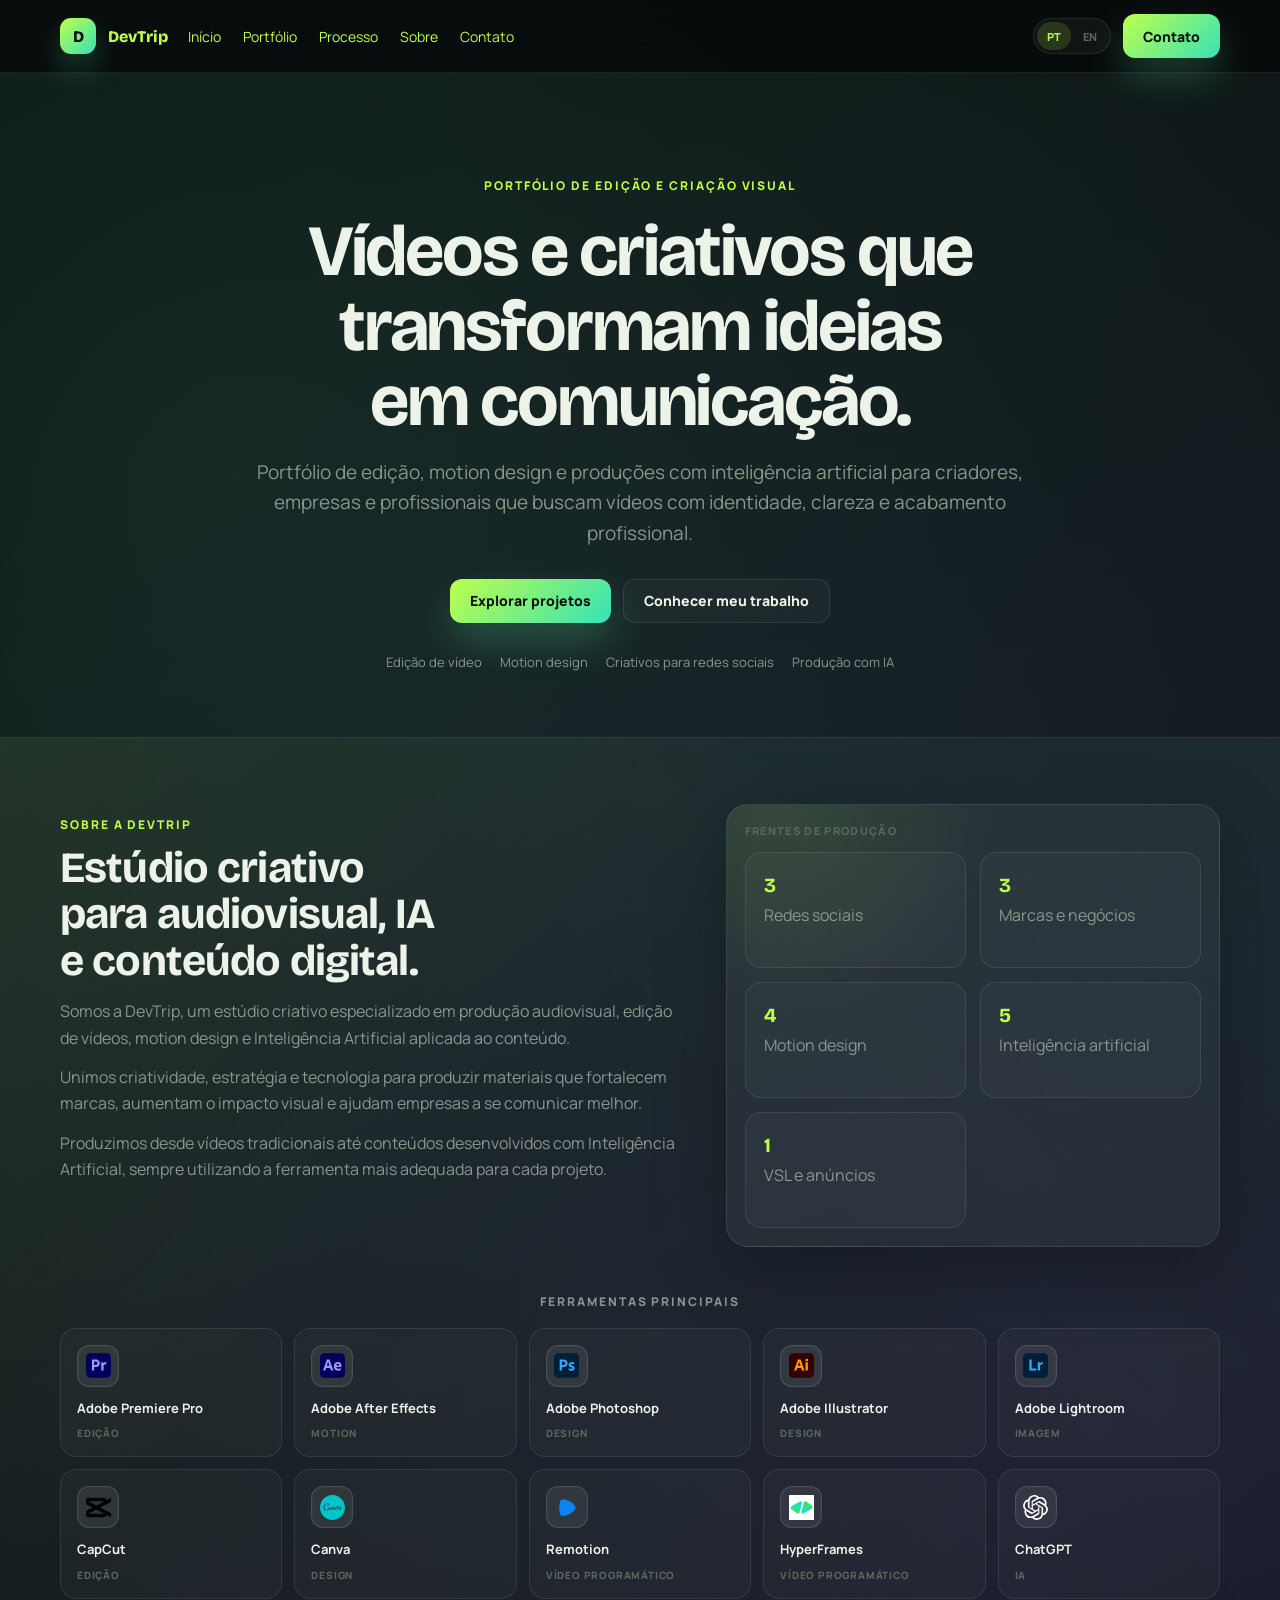
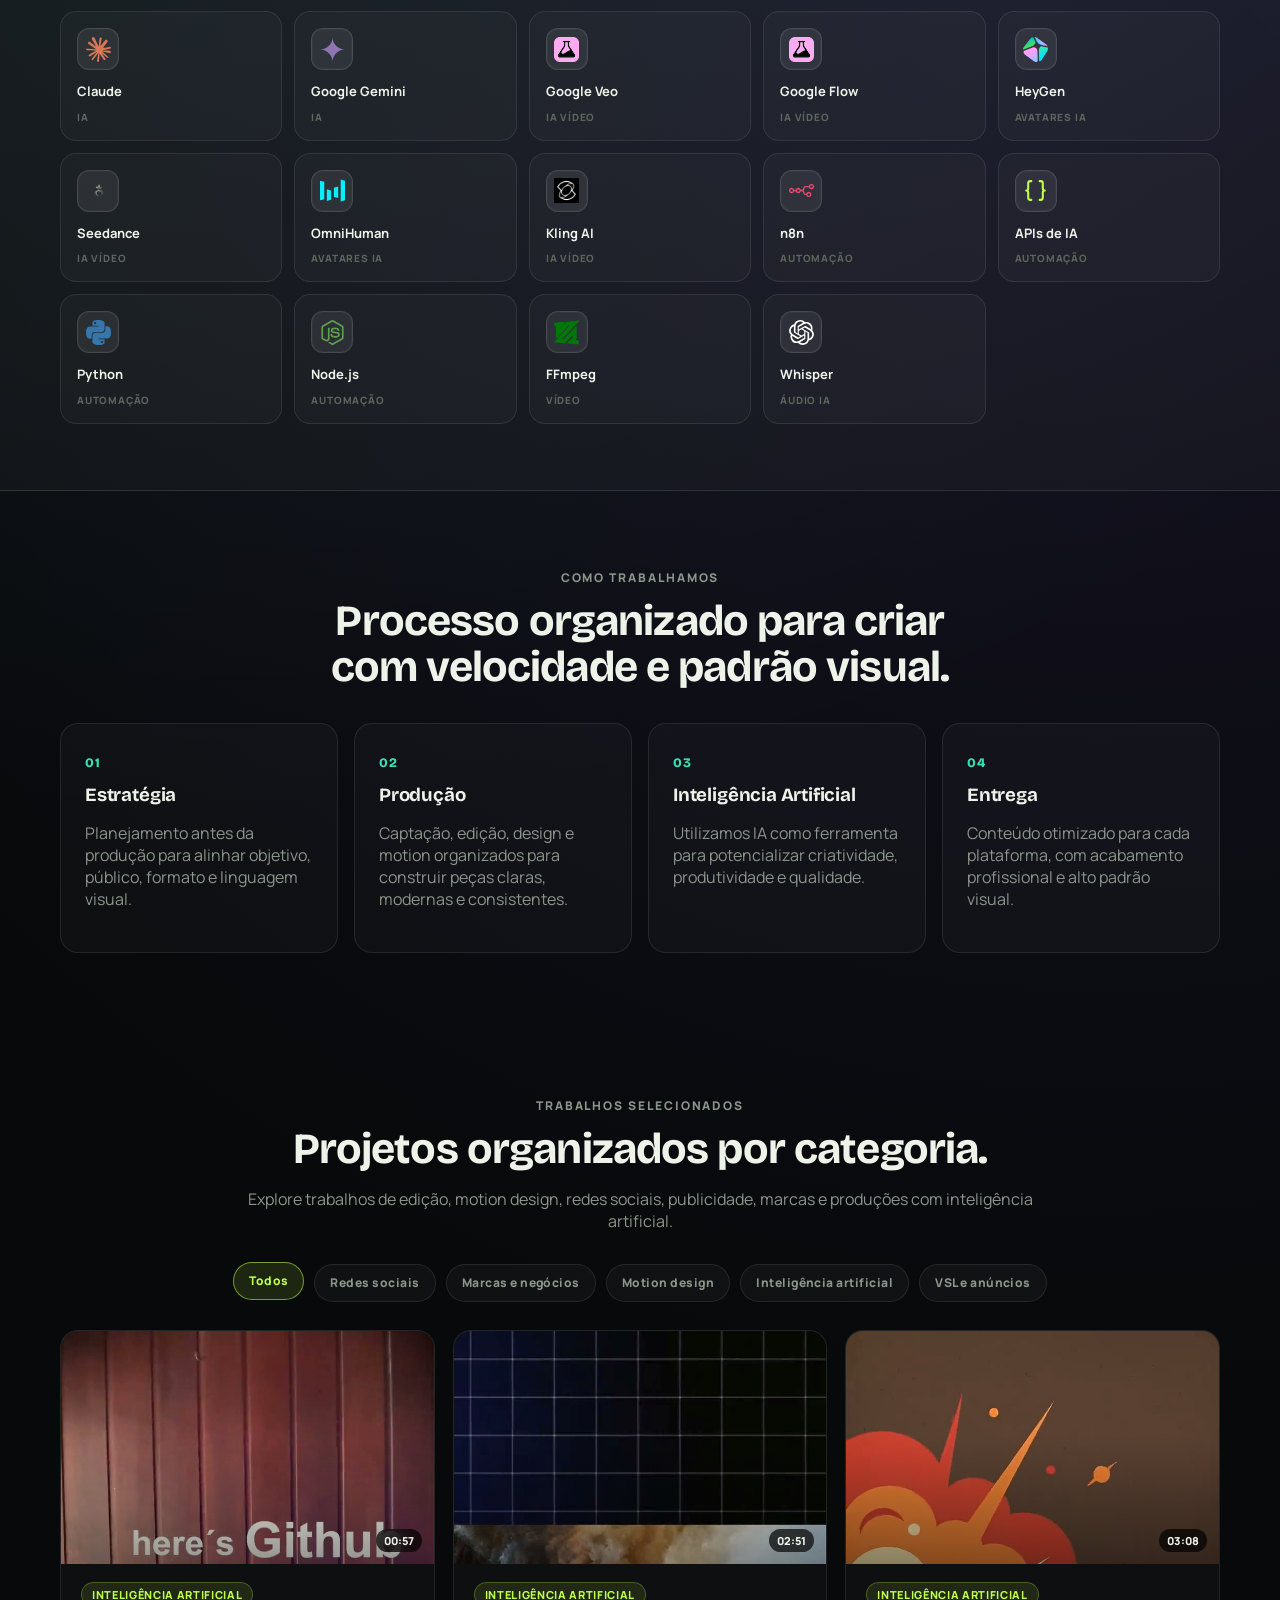
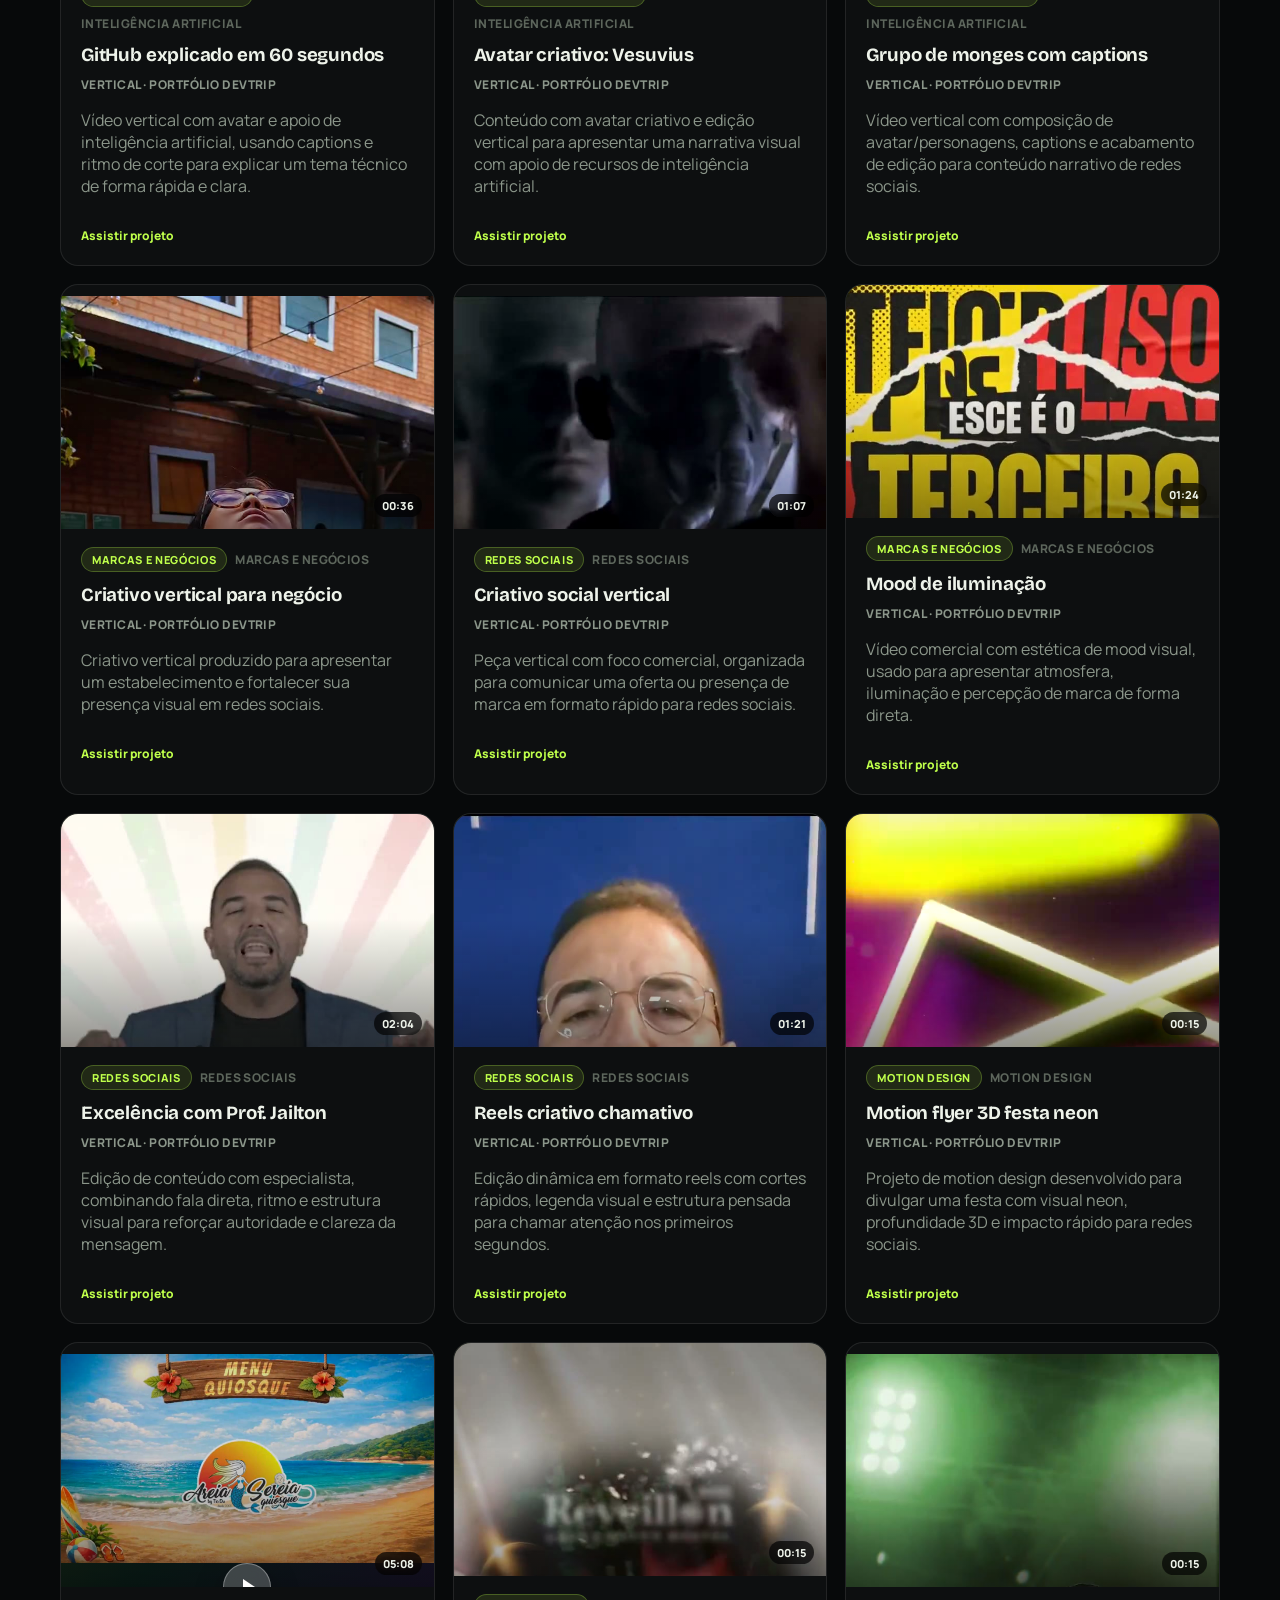
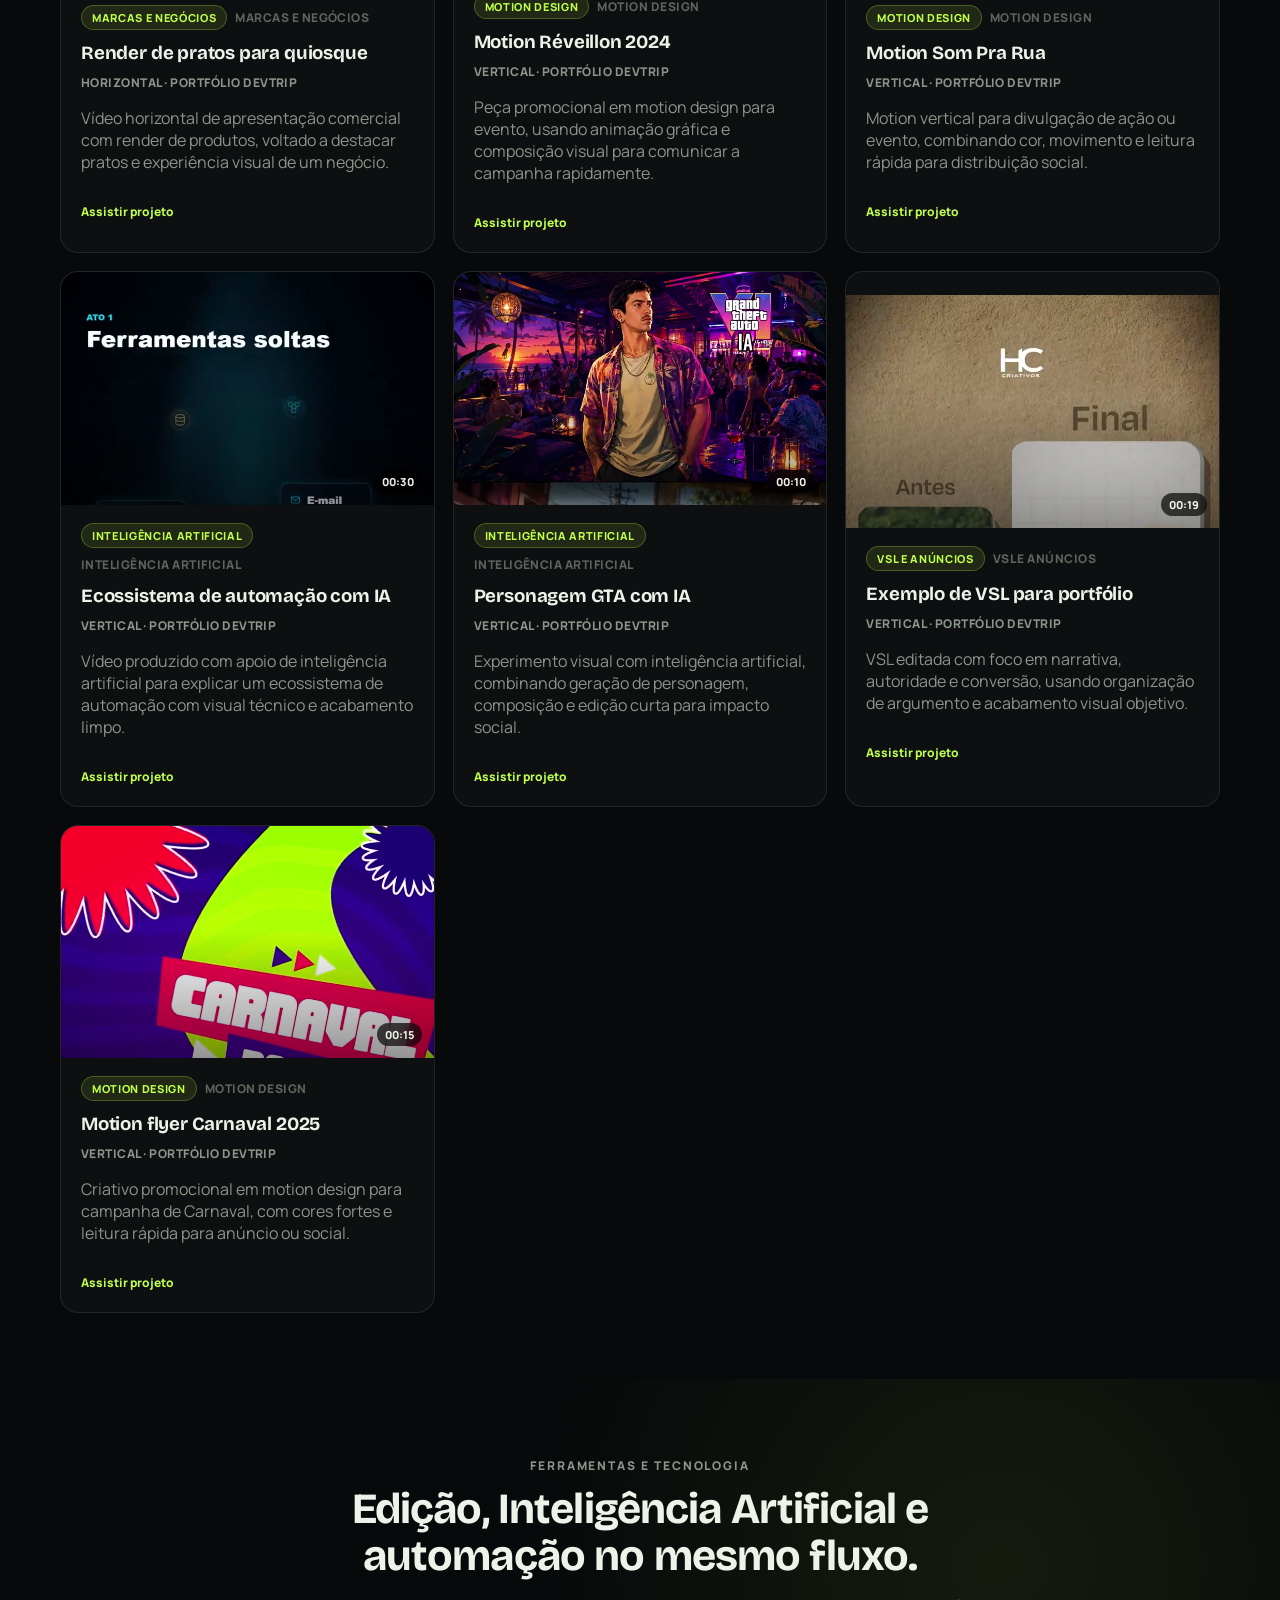
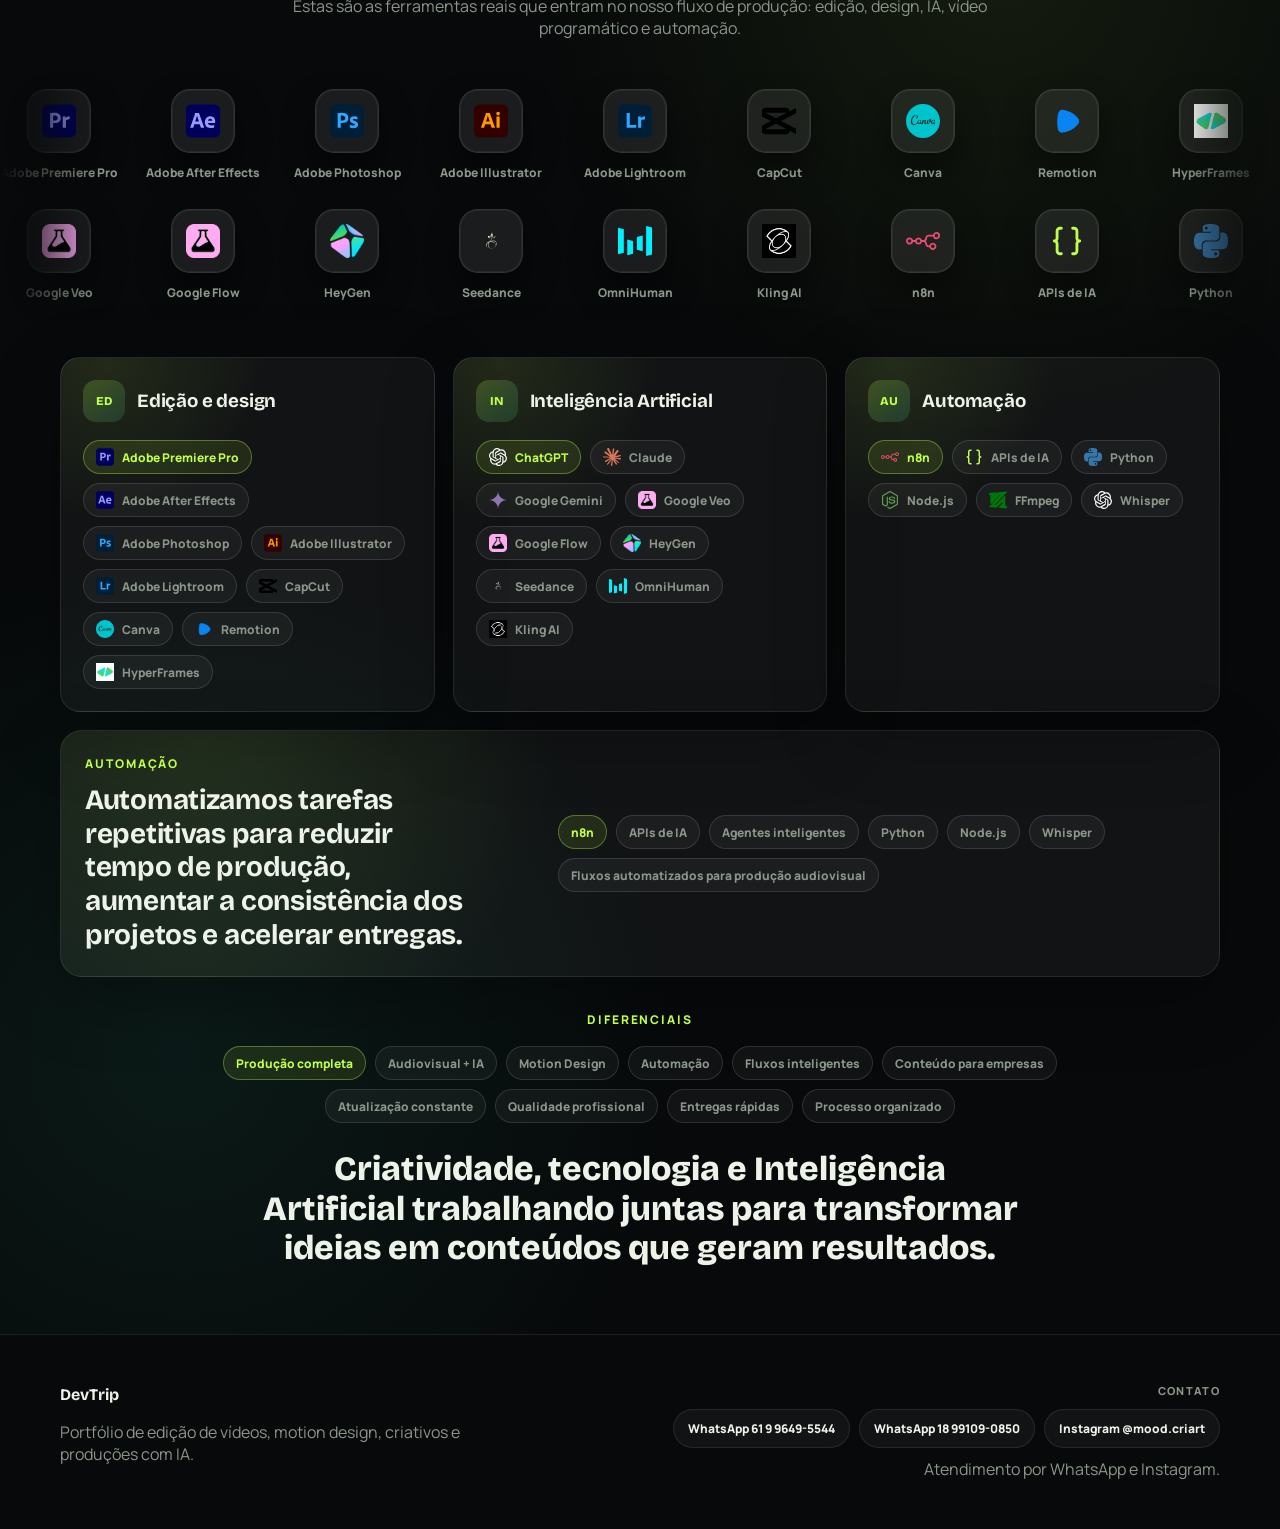
==== commit 9b445b72: "Publish DevTrip portfolio public site" ====
--- a/index.html
+++ b/index.html
@@ -24,8 +24,8 @@
     />
     <meta name="twitter:image" content="/posters/criativos-para-negocios-criativo-social-vertical.jpg" />
     <title>Portfólio de Edição de Vídeos, Motion e IA | DevTrip</title>
-    <script type="module" crossorigin src="/assets/index-6WKbLWaQ.js"></script>
-    <link rel="stylesheet" crossorigin href="/assets/index-B1lZo__v.css">
+    <script type="module" crossorigin src="/assets/index-CBH6IpYT.js"></script>
+    <link rel="stylesheet" crossorigin href="/assets/index-BGXtgXG4.css">
   </head>
   <body>
     <div id="root"></div>
--- a/assets/index-BGXtgXG4.css
+++ b/assets/index-BGXtgXG4.css
@@ -0,0 +1 @@
+@import "https://fonts.googleapis.com/css2?family=Bricolage+Grotesque:opsz,wght@12..96,500;12..96,700;12..96,800&family=Manrope:wght@400;500;600;700;800&display=swap";:root{--bg:#07090a;--panel:#ffffff07;--panel-border:#ffffff17;--panel-border-hover:#bfff4b8c;--text:#eef3ea;--muted:#8b968a;--faint:#5d665c;--lime:#bfff4b;--cyan:#36e2b7;--display:"Bricolage Grotesque", ui-sans-serif, sans-serif;--body:"Manrope", ui-sans-serif, system-ui, sans-serif;font-family:var(--body);color:var(--text);background:var(--bg);font-synthesis:none;text-rendering:optimizelegibility;-webkit-font-smoothing:antialiased;-moz-osx-font-smoothing:grayscale}*{box-sizing:border-box}html{scroll-behavior:smooth}body{background:var(--bg);min-width:320px;min-height:100vh;margin:0}button,a{font:inherit}::selection{background:var(--lime);color:#07100b}.portfolio-page{background:radial-gradient(circle at 18% 6%, #66f6b921, transparent 26%), radial-gradient(circle at 86% 18%, #8b5cf61f, transparent 24%), var(--bg);min-height:100vh;color:var(--text)}.container{width:min(1160px,100% - 40px);margin:0 auto}#top,#sobre,#processo,#trabalhos,#stack,#contato{scroll-margin-top:92px}.nav{z-index:30;border-bottom:1px solid var(--panel-border);-webkit-backdrop-filter:blur(18px);backdrop-filter:blur(18px);background:#07090ad6;position:sticky;top:0}.nav-inner{justify-content:space-between;align-items:center;gap:20px;min-height:72px;display:flex}.brand{color:var(--text);font-family:var(--display);align-items:center;gap:12px;font-weight:800;text-decoration:none;display:flex}.brand-mark{background:linear-gradient(135deg, var(--lime), var(--cyan));color:#07100b;border-radius:11px;place-items:center;width:36px;height:36px;display:grid;box-shadow:0 14px 30px #62ffad38}.nav-links{align-items:center;gap:22px;font-size:14px;display:flex}.nav a{color:var(--lime);text-decoration:none}.nav-links a:hover{color:var(--text)}.nav-tools{align-items:center;gap:12px;margin-left:auto;display:flex}.lang-switch{border:1px solid var(--panel-border);background:#ffffff0a;border-radius:999px;align-items:center;gap:2px;padding:3px;display:inline-flex}.lang-option{min-width:34px;min-height:28px;color:var(--faint);cursor:pointer;font:inherit;letter-spacing:.04em;background:0 0;border:0;border-radius:999px;font-size:11px;font-weight:900;transition:background .18s,color .18s,transform .18s}.lang-option:hover,.lang-option.active{color:var(--lime);background:#bfff4b26}.lang-option:hover{transform:translateY(-1px)}.menu-toggle{border:1px solid var(--panel-border);width:42px;height:42px;color:var(--text);cursor:pointer;background:#ffffff0a;border-radius:12px;display:none}.menu-toggle span{background:currentColor;border-radius:999px;width:18px;height:2px;margin:5px auto;display:block}.btn{border-radius:12px;justify-content:center;align-items:center;min-height:44px;padding:0 20px;font-size:14px;font-weight:800;text-decoration:none;transition:transform .18s,border-color .18s,box-shadow .18s;display:inline-flex}.btn:hover{text-decoration:none;transform:translateY(-2px)}.btn.primary{color:#07100b;background:linear-gradient(135deg, var(--lime), var(--cyan));box-shadow:0 18px 38px #62ffad38}.btn.ghost{color:var(--text);border:1px solid var(--panel-border);background:#ffffff08}.hero{text-align:center;padding:92px 0 66px}.eyebrow{color:var(--lime);letter-spacing:.16em;text-transform:uppercase;font-size:12px;font-weight:900}.hero h1{max-width:980px;font-family:var(--display);letter-spacing:-.03em;margin:20px auto 18px;font-size:clamp(38px,6vw,72px);line-height:1.04}.hero h1,h2,h3{text-wrap:balance}.lead{max-width:800px;color:var(--muted);margin:0 auto;font-size:clamp(16px,2vw,19px);line-height:1.62}.lead.left{text-align:left;margin:0}.hero-actions{flex-wrap:wrap;justify-content:center;gap:12px;margin-top:30px;display:flex}.hero-meta{color:var(--muted);flex-wrap:wrap;justify-content:center;gap:18px;margin-top:30px;font-size:13px;display:flex}.section{padding:66px 0}.about{border-top:1px solid var(--panel-border);border-bottom:1px solid var(--panel-border);background:linear-gradient(135deg,#bfff4b0e,#0000 34%),linear-gradient(225deg,#36e2b70b,#0000 36%),#ffffff06}.about-grid,.studio-grid{grid-template-columns:1.25fr 1fr;align-items:start;gap:48px;display:grid}.studio-copy{position:sticky;top:110px}.studio-text{gap:13px;max-width:720px;display:grid}.studio-text p{color:var(--muted);margin:0;font-size:16px;line-height:1.65}.studio-panel,.automation-panel,.tool-card{border:1px solid var(--panel-border);background:radial-gradient(circle at 12% 0,#bfff4b1a,#0000 34%),#ffffff0b;box-shadow:0 22px 70px #00000040}.studio-panel{border-radius:22px;padding:18px}.panel-label{color:var(--faint);letter-spacing:.12em;text-transform:uppercase;margin:0 0 14px;font-size:11px;font-weight:900}h2{font-family:var(--display);letter-spacing:-.02em;margin:10px 0 14px;font-size:clamp(28px,4vw,43px);line-height:1.08}.origin-line{color:var(--faint);margin-top:16px;font-size:14px}.stat-grid{grid-template-columns:1fr 1fr;gap:14px;display:grid}.stat-card,.principle-card,.specialty-card,.work-card,.empty-state{border:1px solid var(--panel-border);background:var(--panel)}.stat-card{border-radius:16px;min-height:116px;padding:20px 18px;transition:transform .2s,border-color .2s}.stat-card:hover,.principle-card:hover,.specialty-card:hover,.tool-card:hover{border-color:var(--panel-border-hover);transform:translateY(-3px)}.stat-card strong{color:var(--lime);font-family:var(--display);margin-bottom:7px;font-size:20px;display:block}.stat-card span,.section-head p,.principle-card p,.work-body p,.footer p,.modal-info p{color:var(--muted)}.section-head{text-align:center;max-width:790px;margin:0 auto 32px}.section-head.compact{margin-bottom:18px}.specialty-block{margin-top:46px}.specialty-grid{grid-template-columns:repeat(5,1fr);gap:12px;display:grid}.specialty-card{border-radius:16px;flex-direction:column;justify-content:space-between;min-height:128px;padding:16px;transition:transform .2s,border-color .2s,background .2s;display:flex}.specialty-icon{background:#ffffff12;border:1px solid #ffffff1f;border-radius:12px;place-items:center;width:42px;height:42px;margin-bottom:13px;display:grid;box-shadow:inset 0 0 0 1px #ffffff06}.specialty-icon img{object-fit:contain;width:25px;height:25px;display:block}.specialty-card strong{color:var(--text);font-size:13px;line-height:1.35;display:block}.specialty-card small{color:var(--faint);letter-spacing:.08em;text-transform:uppercase;margin-top:9px;font-size:10px;font-weight:900;display:block}.principle-grid{grid-template-columns:repeat(4,1fr);gap:16px;display:grid}.principle-card{border-radius:18px;padding:26px 24px;transition:transform .2s,border-color .2s,box-shadow .2s}.principle-card span{color:var(--cyan);font-family:var(--display);letter-spacing:.08em;font-size:13px;font-weight:900}.principle-card h3,.work-body h3{font-family:var(--display);letter-spacing:-.01em;margin:12px 0 10px}.filter-row{flex-wrap:wrap;justify-content:center;gap:10px;margin:0 auto 28px;display:flex}.filter{border:1px solid var(--panel-border);min-height:38px;color:var(--muted);cursor:pointer;letter-spacing:.04em;background:#ffffff09;border-radius:999px;padding:0 15px;font-size:12px;font-weight:900;transition:background .18s,border-color .18s,color .18s,transform .18s}.filter:hover,.filter.active{border-color:var(--panel-border-hover);color:var(--lime);background:#bfff4b1f;transform:translateY(-2px)}.work-grid{grid-template-columns:repeat(3,1fr);gap:18px;animation:.22s both filter-in;display:grid}@keyframes filter-in{0%{opacity:.35;transform:translateY(8px)}to{opacity:1;transform:translateY(0)}}.work-card{color:var(--text);text-align:left;cursor:pointer;font:inherit;border-radius:18px;padding:0;transition:transform .18s,border-color .18s;overflow:hidden}.work-card:hover{border-color:var(--panel-border-hover);transform:translateY(-3px)}.work-poster{aspect-ratio:16/10;background:linear-gradient(135deg,#bfff4b2e,#36e2b71f,#8b5cf629),#050707;place-items:center;display:grid;position:relative;overflow:hidden}.work-poster img{object-fit:cover;filter:saturate(1.04)contrast(1.03);width:100%;height:100%;transition:transform .28s,opacity .28s;display:block}.work-card:hover .work-poster img{opacity:.88;transform:scale(1.04)}.work-poster:after{content:"";pointer-events:none;background:linear-gradient(#0000 45%,#0000006b);position:absolute;inset:0}.media-fallback,.video-fallback{min-height:220px;color:var(--muted);text-align:center;place-items:center;padding:28px;display:grid}.duration{z-index:2;color:var(--text);-webkit-backdrop-filter:blur(8px);backdrop-filter:blur(8px);background:#000000ad;border-radius:999px;padding:4px 8px;font-size:11px;font-weight:900;position:absolute;bottom:12px;right:12px}.play{z-index:2;color:#fff;-webkit-backdrop-filter:blur(8px);backdrop-filter:blur(8px);background:#ffffff38;border-radius:999px;place-items:center;width:48px;height:48px;display:grid;box-shadow:inset 0 0 0 1px #ffffff52,0 12px 28px #00000061}.play:before{content:"";border-top:8px solid #0000;border-bottom:8px solid #0000;border-left:12px solid;width:0;height:0;margin-left:3px}.work-body{padding:18px 20px 20px}.work-meta{flex-wrap:wrap;align-items:center;gap:8px;display:flex}.work-tag{color:var(--lime);letter-spacing:.06em;text-transform:uppercase;background:#bfff4b1c;border:1px solid #bfff4b42;border-radius:999px;padding:4px 10px;font-size:11px;font-weight:900}.work-region,.client{color:var(--faint);letter-spacing:.04em;text-transform:uppercase;font-size:12px;font-weight:800}.client{margin:0 0 8px}.watch-label{color:var(--lime);margin-top:14px;font-size:12px;font-weight:900;display:inline-flex}.empty-state{color:var(--muted);text-align:center;border-radius:18px;grid-column:1/-1;padding:32px}.stack-section{background:radial-gradient(circle at 78% 12%,#bfff4b13,#0000 28%),radial-gradient(circle at 14% 82%,#36e2b714,#0000 30%);overflow:hidden}.tool-grid{grid-template-columns:repeat(3,1fr);gap:18px;display:grid}.tool-card{border-radius:20px;padding:22px;transition:transform .2s,border-color .2s}.tool-card-head{align-items:center;gap:12px;margin-bottom:18px;display:flex}.tool-card-head span{width:42px;height:42px;color:var(--lime);font-family:var(--display);background:linear-gradient(135deg,#bfff4b33,#36e2b724);border-radius:13px;place-items:center;font-size:12px;font-weight:900;display:grid}.tool-card h3,.automation-panel h3{font-family:var(--display);letter-spacing:-.01em;margin:0}.tool-list,.automation-list,.differentiator-list{flex-wrap:wrap;gap:9px;display:flex}.tool-list span,.automation-list span,.differentiator-list span{min-height:34px;color:var(--muted);background:#ffffff0b;border:1px solid #ffffff1f;border-radius:999px;align-items:center;padding:0 12px;font-size:12px;font-weight:800;display:inline-flex}.tool-pill{gap:8px}.tool-pill img{object-fit:contain;flex:none;width:18px;height:18px}.automation-panel{border-radius:22px;grid-template-columns:.95fr 1.35fr;align-items:center;gap:24px;margin-top:18px;padding:24px;display:grid}.automation-panel .eyebrow{margin-top:0}.automation-panel h3{max-width:560px;color:var(--text);font-size:clamp(20px,2.2vw,28px);line-height:1.2}.automation-list span:first-child,.tool-list span:first-child,.differentiator-list span:first-child{color:var(--lime);background:#bfff4b1a;border-color:#bfff4b59}.differentiator-block{text-align:center;margin-top:34px}.differentiator-list{justify-content:center;max-width:900px;margin:18px auto 0}.final-line{max-width:840px;color:var(--text);font-family:var(--display);text-wrap:balance;margin:26px auto 0;font-size:clamp(22px,3vw,34px);font-weight:800;line-height:1.16}.stack-marquee{width:100vw;margin:2px 0 36px calc(50% - 50vw);padding:18px 0 20px;overflow:hidden;-webkit-mask-image:linear-gradient(90deg,#0000,#000 8% 92%,#0000);mask-image:linear-gradient(90deg,#0000,#000 8% 92%,#0000)}.stack-track{will-change:transform;gap:26px;width:max-content;margin:0 0 28px;display:flex}.stack-track:last-child{margin-bottom:0}.stack-track.to-left{animation:48s linear infinite marquee-left}.stack-track.to-right{animation:48s linear infinite marquee-right}.stack-marquee:hover .stack-track{animation-play-state:paused}.stack-chip{flex-direction:column;flex-shrink:0;align-items:center;gap:11px;width:118px;display:flex;position:relative}.stack-badge{background:#ffffff14;border:1px solid #ffffff1a;border-radius:19px;place-items:center;width:64px;height:64px;transition:transform .25s,background .25s;display:grid;box-shadow:inset 0 0 0 1px #ffffff0d,0 18px 34px #00000070}.stack-badge img{object-fit:contain;width:34px;height:34px;display:block}.stack-label{color:var(--muted);text-align:center;white-space:nowrap;font-size:12px;font-weight:800}.stack-chip:hover .stack-badge{background:#ffffff24;transform:translateY(-5px)scale(1.08)}.footer{border-top:1px solid var(--panel-border);padding:48px 0}.footer-grid{flex-wrap:wrap;justify-content:space-between;gap:20px;display:flex}.footer-grid>div:first-child{max-width:420px}.footer strong{font-family:var(--display)}.footer-contact{justify-items:end;gap:10px;min-width:min(100%,430px);display:grid}.footer-contact .panel-label,.footer-contact p{text-align:right;margin:0}.contact-links{flex-wrap:wrap;justify-content:flex-end;gap:9px;display:flex}.contact-links a{border:1px solid var(--panel-border);min-height:38px;color:var(--text);background:#ffffff0b;border-radius:999px;align-items:center;padding:0 14px;font-size:12px;font-weight:900;text-decoration:none;transition:transform .18s,border-color .18s,color .18s,background .18s;display:inline-flex}.contact-links a:hover{border-color:var(--panel-border-hover);color:var(--lime);background:#bfff4b1a;transform:translateY(-2px)}.modal-overlay{z-index:80;-webkit-backdrop-filter:blur(10px);backdrop-filter:blur(10px);background:#000000bd;place-items:center;padding:28px;display:grid;position:fixed;inset:0}.video-modal{border:1px solid var(--panel-border);background:radial-gradient(circle at 10% 0,#bfff4b17,#0000 30%),#07090a;border-radius:22px;width:min(1060px,100%);max-height:min(92vh,980px);overflow:auto;box-shadow:0 34px 90px #000000b8}.modal-head{border-bottom:1px solid var(--panel-border);justify-content:space-between;align-items:flex-start;gap:20px;padding:24px;display:flex}.modal-head h2{margin-bottom:0}.icon-close{border:1px solid var(--panel-border);width:44px;height:44px;color:var(--text);cursor:pointer;background:#ffffff0f;border-radius:12px;flex:none;font-size:26px;line-height:1}.modal-player{border:1px solid var(--panel-border);background:#000;border-radius:18px;margin:26px auto;overflow:hidden}.modal-player.vertical{max-width:430px}.modal-player.wide{max-width:900px}.modal-player video{background:#000;width:100%;height:auto;display:block}.modal-info{grid-template-columns:1.4fr 1fr;gap:20px;padding:0 24px 24px;display:grid}.modal-info p{line-height:1.7}.modal-info dl{grid-template-columns:repeat(3,1fr);gap:10px;margin:0;display:grid}.modal-info div{border:1px solid var(--panel-border);background:var(--panel);border-radius:14px;padding:14px}.modal-info dt{color:var(--faint);letter-spacing:.08em;text-transform:uppercase;font-size:11px;font-weight:900}.modal-info dd{font-family:var(--display);margin:6px 0 0;font-weight:800}:is(a,button,video):focus-visible{outline:2px solid var(--lime);outline-offset:3px}@keyframes marquee-left{0%{transform:translate(0)}to{transform:translate(-50%)}}@keyframes marquee-right{0%{transform:translate(-50%)}to{transform:translate(0)}}@media (prefers-reduced-motion:reduce){.stack-track{animation:none;transform:translate(0)}}@media (width<=1024px){.principle-grid,.specialty-grid,.tool-grid,.work-grid{grid-template-columns:repeat(2,1fr)}.automation-panel,.modal-info{grid-template-columns:1fr}}@media (width<=860px){.about-grid,.studio-grid,.principle-grid{grid-template-columns:1fr}.studio-copy{position:static}.menu-toggle{order:4;display:block}.nav-tools{order:3;margin-left:auto}.nav-links{border:1px solid var(--panel-border);background:#07090af5;border-radius:16px;flex-direction:column;align-items:stretch;gap:0;padding:10px;display:none;position:absolute;top:72px;left:12px;right:12px;box-shadow:0 24px 70px #00000080}.nav-links.open{display:flex}.nav-links a{border-radius:10px;padding:14px}.nav-links a:hover{background:#ffffff0f}}@media (width<=768px){.filter-row{scrollbar-width:thin;flex-wrap:nowrap;justify-content:flex-start;padding-bottom:8px;overflow-x:auto}.filter{flex:none}.modal-overlay{padding:14px}.video-modal{max-height:94vh}.modal-head,.modal-info{padding:18px}.modal-info dl{grid-template-columns:1fr}.footer-contact{justify-items:start}.footer-contact .panel-label,.footer-contact p{text-align:left}.contact-links{justify-content:flex-start}}@media (width<=620px){.container{width:min(100% - 24px,1160px)}.hero{padding:64px 0 48px}.hero h1{font-size:clamp(34px,12vw,46px)}.section{padding:50px 0}.work-grid,.stat-grid,.specialty-grid,.tool-grid{grid-template-columns:1fr}.stack-marquee{margin-bottom:28px;padding-top:8px}.stack-track{gap:18px;margin-bottom:22px}.stack-chip{width:92px}.stack-badge{border-radius:16px;width:52px;height:52px}.stack-badge img{width:28px;height:28px}.stack-label{font-size:11px}.studio-panel,.automation-panel,.tool-card{border-radius:18px;padding:18px}.hero-actions .btn{width:100%}.nav-contact{min-height:38px;padding:0 14px}.brand span:last-child{display:none}}@media (width<=375px){.container{width:min(100% - 20px,1160px)}.nav-inner{gap:10px}.nav-tools{gap:8px}.lang-option{min-width:30px}.nav-contact{min-height:36px;padding:0 10px;font-size:12px}.hero h1{font-size:34px}.lead{font-size:15px}.work-body{padding:16px}}@media (width<=320px){.hero h1{font-size:31px}.modal-head{flex-direction:column-reverse}.icon-close{align-self:flex-end}}
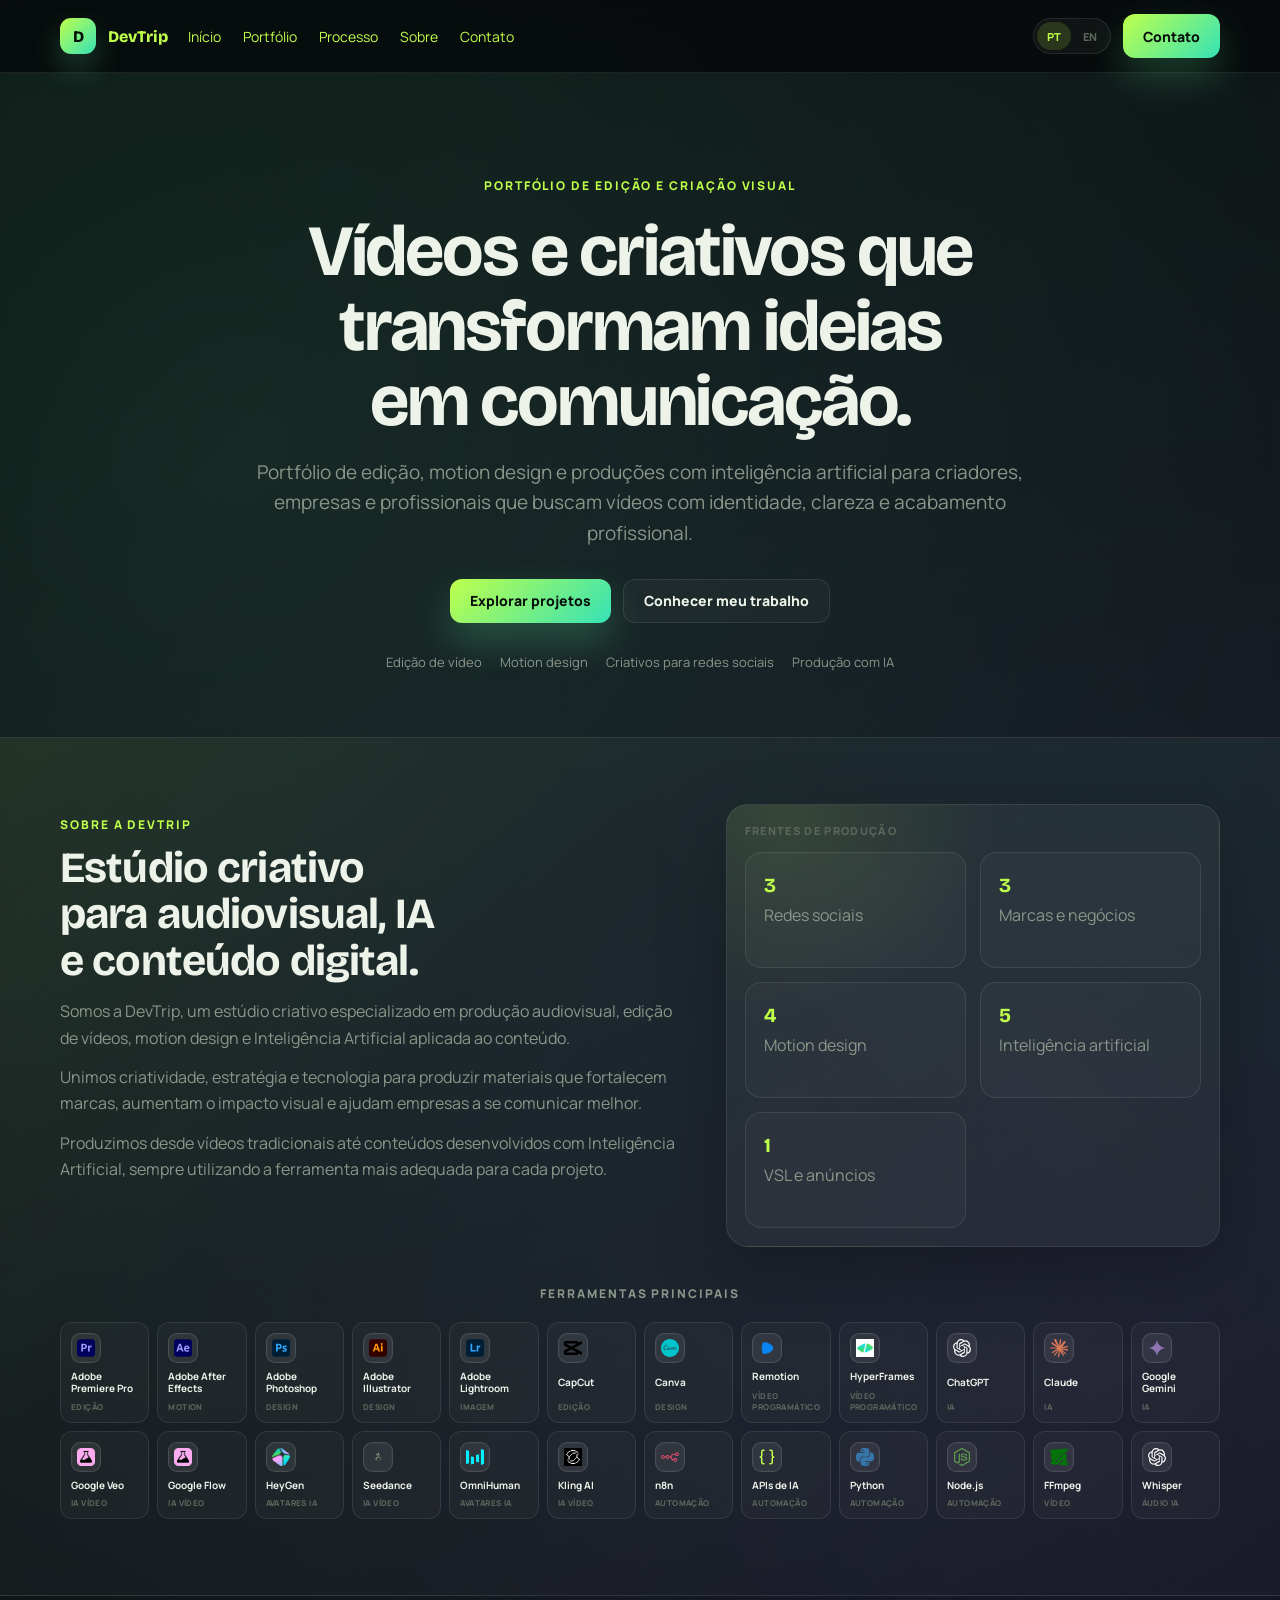
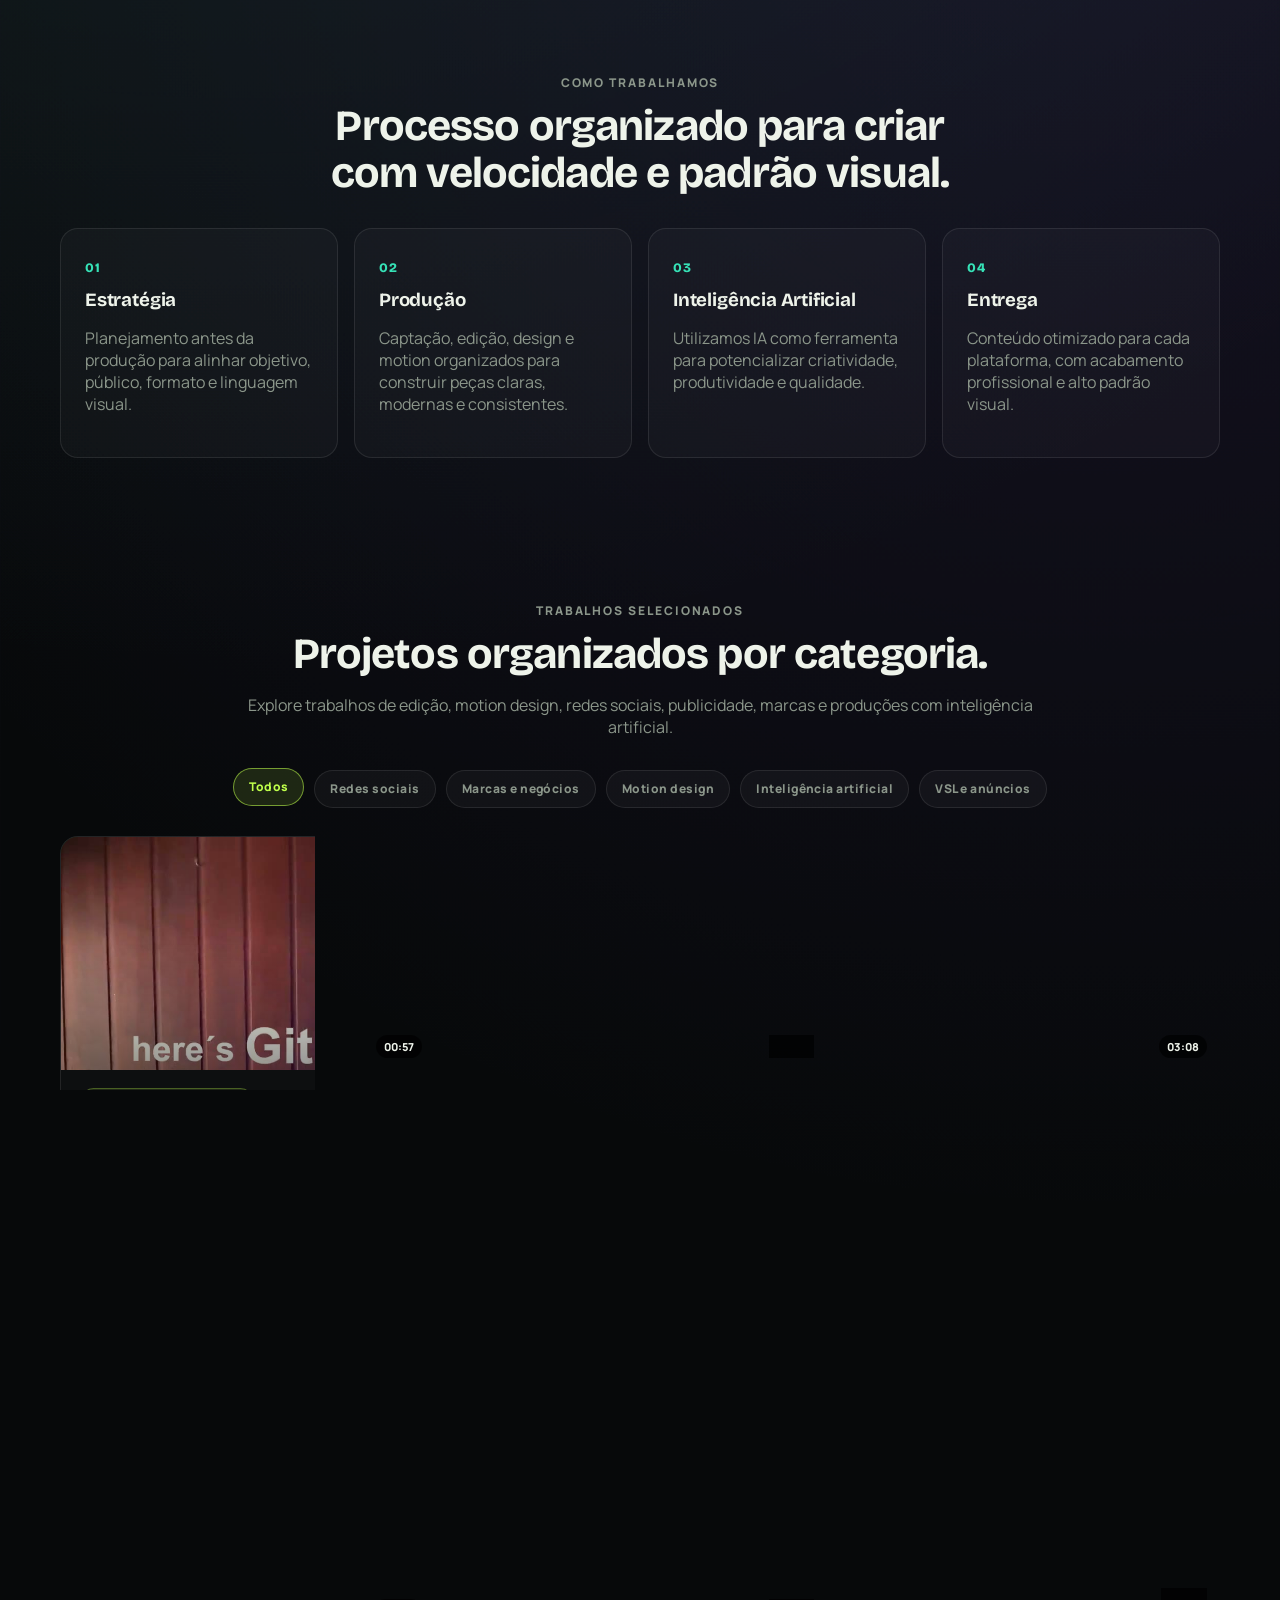
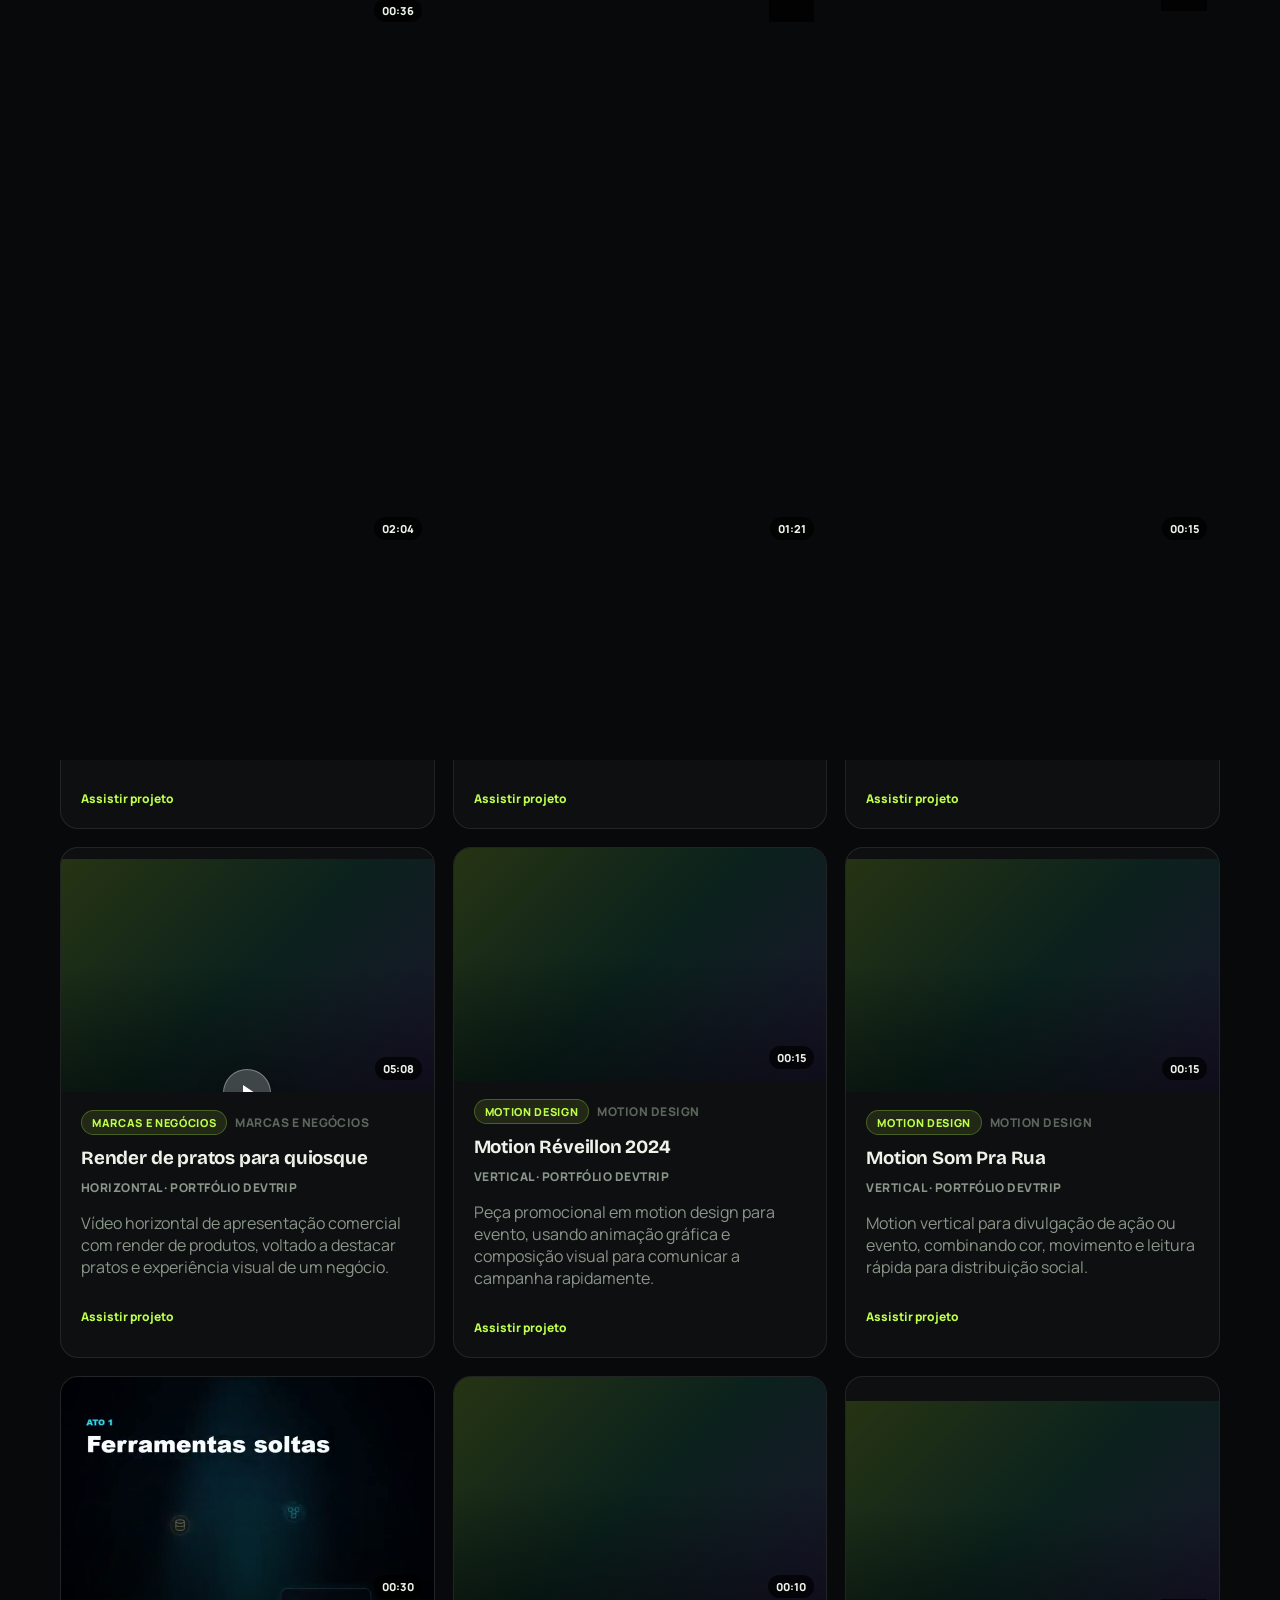
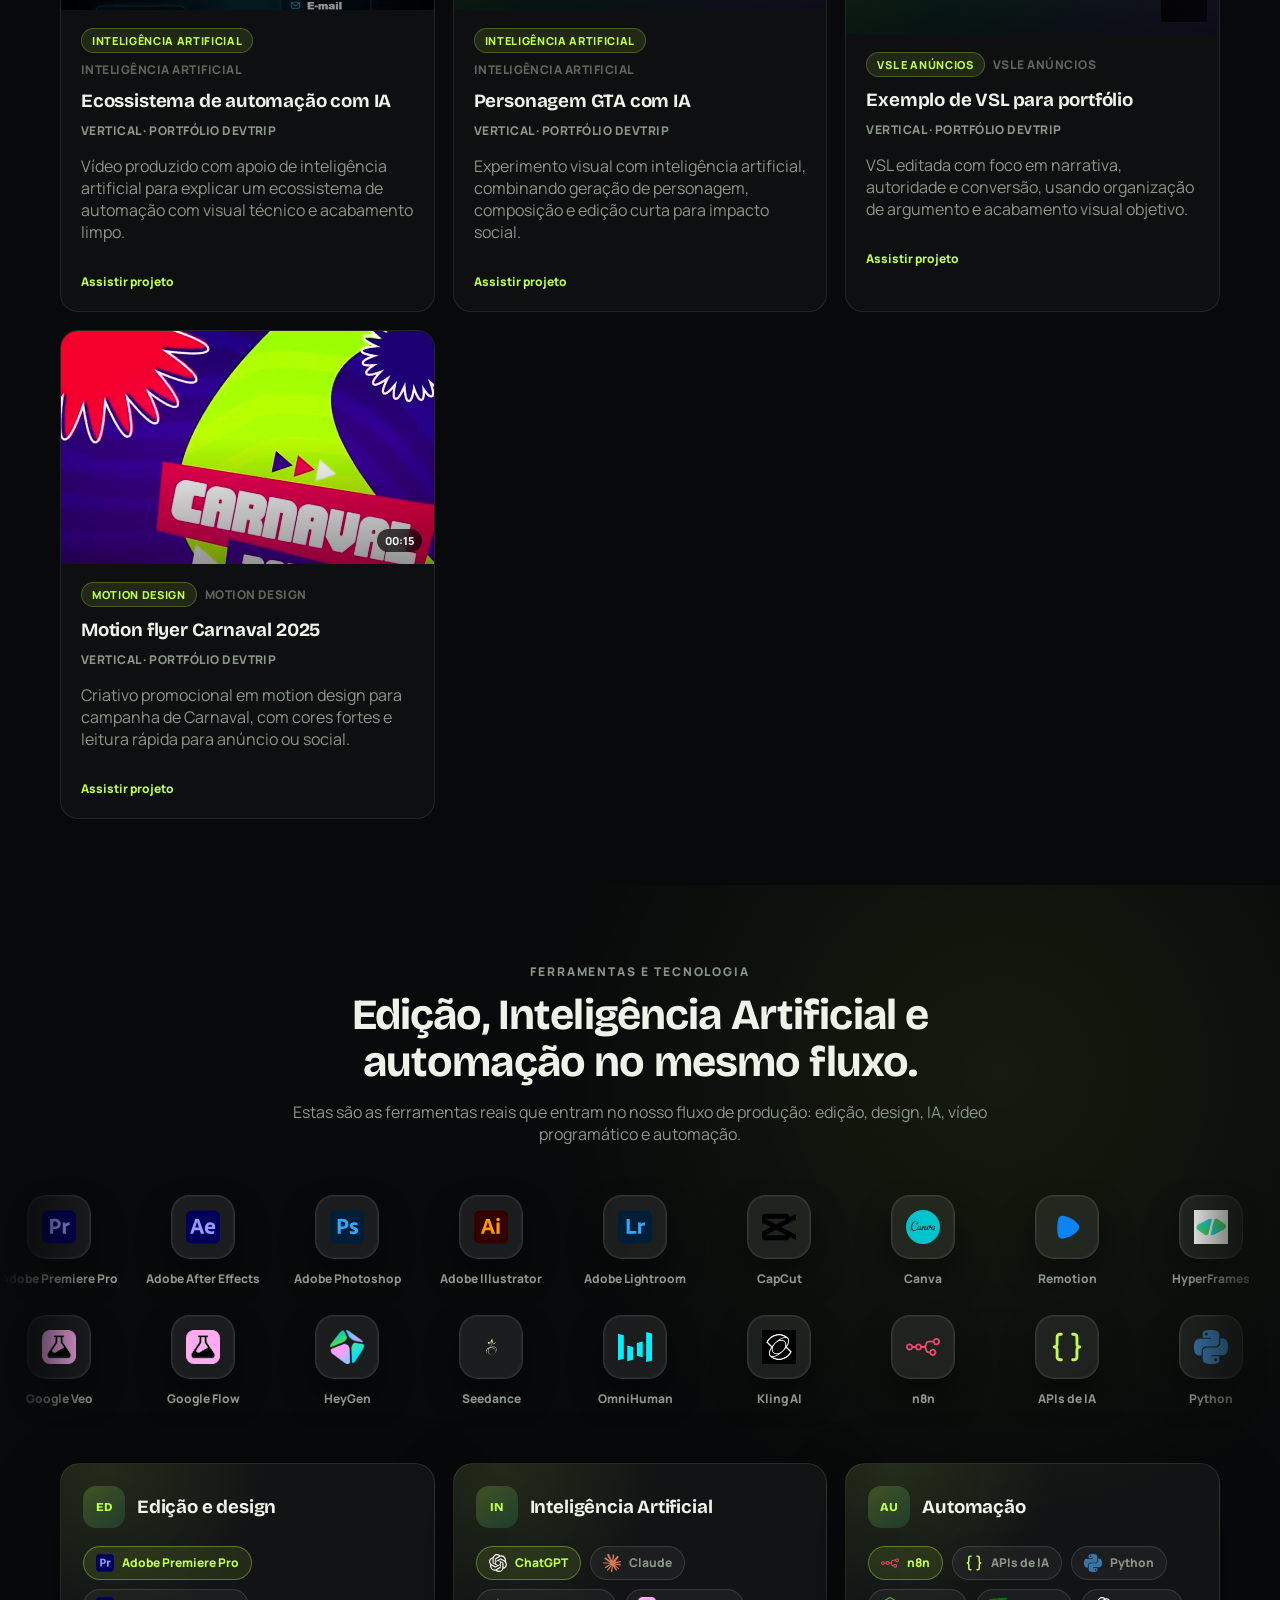
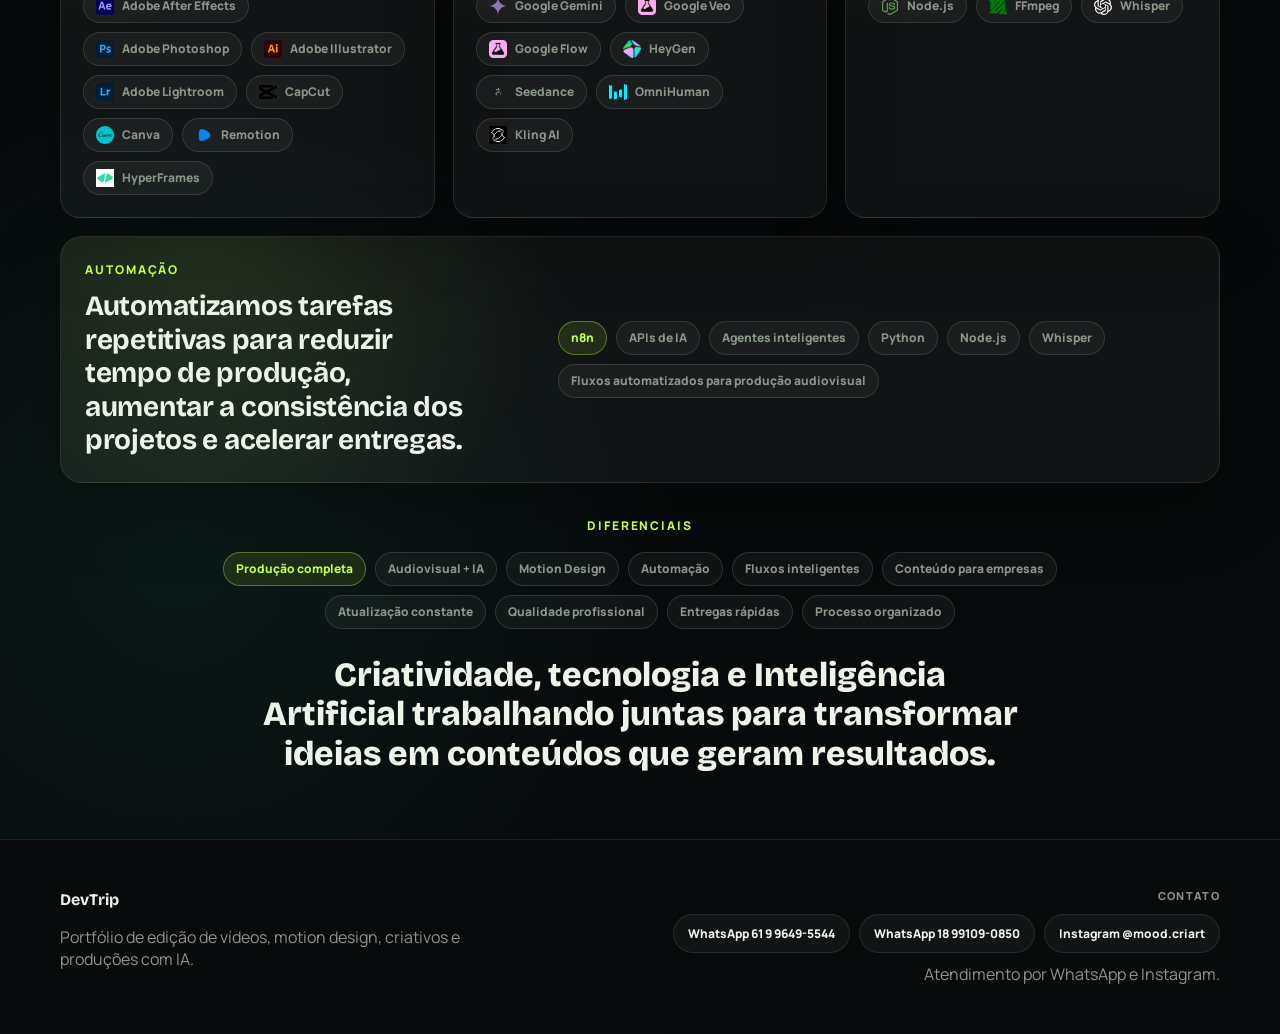
==== commit dd599db6: "Publish compact DevTrip tools section" ====
--- a/index.html
+++ b/index.html
@@ -24,8 +24,8 @@
     />
     <meta name="twitter:image" content="/posters/criativos-para-negocios-criativo-social-vertical.jpg" />
     <title>Portfólio de Edição de Vídeos, Motion e IA | DevTrip</title>
-    <script type="module" crossorigin src="/assets/index-CBH6IpYT.js"></script>
-    <link rel="stylesheet" crossorigin href="/assets/index-BGXtgXG4.css">
+    <script type="module" crossorigin src="/assets/index-CaZj4Bsx.js"></script>
+    <link rel="stylesheet" crossorigin href="/assets/index-7Eindqtu.css">
   </head>
   <body>
     <div id="root"></div>
--- a/assets/index-7Eindqtu.css
+++ b/assets/index-7Eindqtu.css
@@ -0,0 +1 @@
+@import "https://fonts.googleapis.com/css2?family=Bricolage+Grotesque:opsz,wght@12..96,500;12..96,700;12..96,800&family=Manrope:wght@400;500;600;700;800&display=swap";:root{--bg:#07090a;--panel:#ffffff07;--panel-border:#ffffff17;--panel-border-hover:#bfff4b8c;--text:#eef3ea;--muted:#8b968a;--faint:#5d665c;--lime:#bfff4b;--cyan:#36e2b7;--display:"Bricolage Grotesque", ui-sans-serif, sans-serif;--body:"Manrope", ui-sans-serif, system-ui, sans-serif;font-family:var(--body);color:var(--text);background:var(--bg);font-synthesis:none;text-rendering:optimizelegibility;-webkit-font-smoothing:antialiased;-moz-osx-font-smoothing:grayscale}*{box-sizing:border-box}html{scroll-behavior:smooth}body{background:var(--bg);min-width:320px;min-height:100vh;margin:0}button,a{font:inherit}::selection{background:var(--lime);color:#07100b}.portfolio-page{background:radial-gradient(circle at 18% 6%, #66f6b921, transparent 26%), radial-gradient(circle at 86% 18%, #8b5cf61f, transparent 24%), var(--bg);min-height:100vh;color:var(--text)}.container{width:min(1160px,100% - 40px);margin:0 auto}#top,#sobre,#processo,#trabalhos,#stack,#contato{scroll-margin-top:92px}.nav{z-index:30;border-bottom:1px solid var(--panel-border);-webkit-backdrop-filter:blur(18px);backdrop-filter:blur(18px);background:#07090ad6;position:sticky;top:0}.nav-inner{justify-content:space-between;align-items:center;gap:20px;min-height:72px;display:flex}.brand{color:var(--text);font-family:var(--display);align-items:center;gap:12px;font-weight:800;text-decoration:none;display:flex}.brand-mark{background:linear-gradient(135deg, var(--lime), var(--cyan));color:#07100b;border-radius:11px;place-items:center;width:36px;height:36px;display:grid;box-shadow:0 14px 30px #62ffad38}.nav-links{align-items:center;gap:22px;font-size:14px;display:flex}.nav a{color:var(--lime);text-decoration:none}.nav-links a:hover{color:var(--text)}.nav-tools{align-items:center;gap:12px;margin-left:auto;display:flex}.lang-switch{border:1px solid var(--panel-border);background:#ffffff0a;border-radius:999px;align-items:center;gap:2px;padding:3px;display:inline-flex}.lang-option{min-width:34px;min-height:28px;color:var(--faint);cursor:pointer;font:inherit;letter-spacing:.04em;background:0 0;border:0;border-radius:999px;font-size:11px;font-weight:900;transition:background .18s,color .18s,transform .18s}.lang-option:hover,.lang-option.active{color:var(--lime);background:#bfff4b26}.lang-option:hover{transform:translateY(-1px)}.menu-toggle{border:1px solid var(--panel-border);width:42px;height:42px;color:var(--text);cursor:pointer;background:#ffffff0a;border-radius:12px;display:none}.menu-toggle span{background:currentColor;border-radius:999px;width:18px;height:2px;margin:5px auto;display:block}.btn{border-radius:12px;justify-content:center;align-items:center;min-height:44px;padding:0 20px;font-size:14px;font-weight:800;text-decoration:none;transition:transform .18s,border-color .18s,box-shadow .18s;display:inline-flex}.btn:hover{text-decoration:none;transform:translateY(-2px)}.btn.primary{color:#07100b;background:linear-gradient(135deg, var(--lime), var(--cyan));box-shadow:0 18px 38px #62ffad38}.btn.ghost{color:var(--text);border:1px solid var(--panel-border);background:#ffffff08}.hero{text-align:center;padding:92px 0 66px}.eyebrow{color:var(--lime);letter-spacing:.16em;text-transform:uppercase;font-size:12px;font-weight:900}.hero h1{max-width:980px;font-family:var(--display);letter-spacing:-.03em;margin:20px auto 18px;font-size:clamp(38px,6vw,72px);line-height:1.04}.hero h1,h2,h3{text-wrap:balance}.lead{max-width:800px;color:var(--muted);margin:0 auto;font-size:clamp(16px,2vw,19px);line-height:1.62}.lead.left{text-align:left;margin:0}.hero-actions{flex-wrap:wrap;justify-content:center;gap:12px;margin-top:30px;display:flex}.hero-meta{color:var(--muted);flex-wrap:wrap;justify-content:center;gap:18px;margin-top:30px;font-size:13px;display:flex}.section{padding:66px 0}.about{border-top:1px solid var(--panel-border);border-bottom:1px solid var(--panel-border);background:linear-gradient(135deg,#bfff4b0e,#0000 34%),linear-gradient(225deg,#36e2b70b,#0000 36%),#ffffff06}.about-grid,.studio-grid{grid-template-columns:1.25fr 1fr;align-items:start;gap:48px;display:grid}.studio-copy{position:sticky;top:110px}.studio-text{gap:13px;max-width:720px;display:grid}.studio-text p{color:var(--muted);margin:0;font-size:16px;line-height:1.65}.studio-panel,.automation-panel,.tool-card{border:1px solid var(--panel-border);background:radial-gradient(circle at 12% 0,#bfff4b1a,#0000 34%),#ffffff0b;box-shadow:0 22px 70px #00000040}.studio-panel{border-radius:22px;padding:18px}.panel-label{color:var(--faint);letter-spacing:.12em;text-transform:uppercase;margin:0 0 14px;font-size:11px;font-weight:900}h2{font-family:var(--display);letter-spacing:-.02em;margin:10px 0 14px;font-size:clamp(28px,4vw,43px);line-height:1.08}.origin-line{color:var(--faint);margin-top:16px;font-size:14px}.stat-grid{grid-template-columns:1fr 1fr;gap:14px;display:grid}.stat-card,.principle-card,.specialty-card,.work-card,.empty-state{border:1px solid var(--panel-border);background:var(--panel)}.stat-card{border-radius:16px;min-height:116px;padding:20px 18px;transition:transform .2s,border-color .2s}.stat-card:hover,.principle-card:hover,.specialty-card:hover,.tool-card:hover{border-color:var(--panel-border-hover);transform:translateY(-3px)}.stat-card strong{color:var(--lime);font-family:var(--display);margin-bottom:7px;font-size:20px;display:block}.stat-card span,.section-head p,.principle-card p,.work-body p,.footer p,.modal-info p{color:var(--muted)}.section-head{text-align:center;max-width:790px;margin:0 auto 32px}.section-head.compact{margin-bottom:18px}.specialty-block{margin-top:38px}.specialty-grid{scrollbar-width:thin;scrollbar-color:#bfff4b5c transparent;grid-template-columns:repeat(12,minmax(84px,1fr));gap:8px;padding:2px 0 10px;display:grid;overflow-x:auto}.specialty-card{border-radius:12px;flex-direction:column;justify-content:space-between;min-height:86px;padding:10px;transition:transform .2s,border-color .2s,background .2s;display:flex;position:relative}.specialty-icon{background:#ffffff12;border:1px solid #ffffff1f;border-radius:9px;place-items:center;width:30px;height:30px;margin-bottom:8px;display:grid;box-shadow:inset 0 0 0 1px #ffffff06}.specialty-icon img{object-fit:contain;width:18px;height:18px;display:block}.specialty-card strong{color:var(--text);font-size:10px;line-height:1.18;display:block}.specialty-card small{color:var(--faint);letter-spacing:.05em;text-transform:uppercase;margin-top:6px;font-size:8px;font-weight:900;display:block}.principle-grid{grid-template-columns:repeat(4,1fr);gap:16px;display:grid}.principle-card{border-radius:18px;padding:26px 24px;transition:transform .2s,border-color .2s,box-shadow .2s}.principle-card span{color:var(--cyan);font-family:var(--display);letter-spacing:.08em;font-size:13px;font-weight:900}.principle-card h3,.work-body h3{font-family:var(--display);letter-spacing:-.01em;margin:12px 0 10px}.filter-row{flex-wrap:wrap;justify-content:center;gap:10px;margin:0 auto 28px;display:flex}.filter{border:1px solid var(--panel-border);min-height:38px;color:var(--muted);cursor:pointer;letter-spacing:.04em;background:#ffffff09;border-radius:999px;padding:0 15px;font-size:12px;font-weight:900;transition:background .18s,border-color .18s,color .18s,transform .18s}.filter:hover,.filter.active{border-color:var(--panel-border-hover);color:var(--lime);background:#bfff4b1f;transform:translateY(-2px)}.work-grid{grid-template-columns:repeat(3,1fr);gap:18px;animation:.22s both filter-in;display:grid}@keyframes filter-in{0%{opacity:.35;transform:translateY(8px)}to{opacity:1;transform:translateY(0)}}.work-card{color:var(--text);text-align:left;cursor:pointer;font:inherit;border-radius:18px;padding:0;transition:transform .18s,border-color .18s;overflow:hidden}.work-card:hover{border-color:var(--panel-border-hover);transform:translateY(-3px)}.work-poster{aspect-ratio:16/10;background:linear-gradient(135deg,#bfff4b2e,#36e2b71f,#8b5cf629),#050707;place-items:center;display:grid;position:relative;overflow:hidden}.work-poster img{object-fit:cover;filter:saturate(1.04)contrast(1.03);width:100%;height:100%;transition:transform .28s,opacity .28s;display:block}.work-card:hover .work-poster img{opacity:.88;transform:scale(1.04)}.work-poster:after{content:"";pointer-events:none;background:linear-gradient(#0000 45%,#0000006b);position:absolute;inset:0}.media-fallback,.video-fallback{min-height:220px;color:var(--muted);text-align:center;place-items:center;padding:28px;display:grid}.duration{z-index:2;color:var(--text);-webkit-backdrop-filter:blur(8px);backdrop-filter:blur(8px);background:#000000ad;border-radius:999px;padding:4px 8px;font-size:11px;font-weight:900;position:absolute;bottom:12px;right:12px}.play{z-index:2;color:#fff;-webkit-backdrop-filter:blur(8px);backdrop-filter:blur(8px);background:#ffffff38;border-radius:999px;place-items:center;width:48px;height:48px;display:grid;box-shadow:inset 0 0 0 1px #ffffff52,0 12px 28px #00000061}.play:before{content:"";border-top:8px solid #0000;border-bottom:8px solid #0000;border-left:12px solid;width:0;height:0;margin-left:3px}.work-body{padding:18px 20px 20px}.work-meta{flex-wrap:wrap;align-items:center;gap:8px;display:flex}.work-tag{color:var(--lime);letter-spacing:.06em;text-transform:uppercase;background:#bfff4b1c;border:1px solid #bfff4b42;border-radius:999px;padding:4px 10px;font-size:11px;font-weight:900}.work-region,.client{color:var(--faint);letter-spacing:.04em;text-transform:uppercase;font-size:12px;font-weight:800}.client{margin:0 0 8px}.watch-label{color:var(--lime);margin-top:14px;font-size:12px;font-weight:900;display:inline-flex}.empty-state{color:var(--muted);text-align:center;border-radius:18px;grid-column:1/-1;padding:32px}.stack-section{background:radial-gradient(circle at 78% 12%,#bfff4b13,#0000 28%),radial-gradient(circle at 14% 82%,#36e2b714,#0000 30%);overflow:hidden}.tool-grid{grid-template-columns:repeat(3,1fr);gap:18px;display:grid}.tool-card{border-radius:20px;padding:22px;transition:transform .2s,border-color .2s}.tool-card-head{align-items:center;gap:12px;margin-bottom:18px;display:flex}.tool-card-head span{width:42px;height:42px;color:var(--lime);font-family:var(--display);background:linear-gradient(135deg,#bfff4b33,#36e2b724);border-radius:13px;place-items:center;font-size:12px;font-weight:900;display:grid}.tool-card h3,.automation-panel h3{font-family:var(--display);letter-spacing:-.01em;margin:0}.tool-list,.automation-list,.differentiator-list{flex-wrap:wrap;gap:9px;display:flex}.tool-list span,.automation-list span,.differentiator-list span{min-height:34px;color:var(--muted);background:#ffffff0b;border:1px solid #ffffff1f;border-radius:999px;align-items:center;padding:0 12px;font-size:12px;font-weight:800;display:inline-flex}.tool-pill{gap:8px}.tool-pill img{object-fit:contain;flex:none;width:18px;height:18px}.automation-panel{border-radius:22px;grid-template-columns:.95fr 1.35fr;align-items:center;gap:24px;margin-top:18px;padding:24px;display:grid}.automation-panel .eyebrow{margin-top:0}.automation-panel h3{max-width:560px;color:var(--text);font-size:clamp(20px,2.2vw,28px);line-height:1.2}.automation-list span:first-child,.tool-list span:first-child,.differentiator-list span:first-child{color:var(--lime);background:#bfff4b1a;border-color:#bfff4b59}.differentiator-block{text-align:center;margin-top:34px}.differentiator-list{justify-content:center;max-width:900px;margin:18px auto 0}.final-line{max-width:840px;color:var(--text);font-family:var(--display);text-wrap:balance;margin:26px auto 0;font-size:clamp(22px,3vw,34px);font-weight:800;line-height:1.16}.stack-marquee{width:100vw;margin:2px 0 36px calc(50% - 50vw);padding:18px 0 20px;overflow:hidden;-webkit-mask-image:linear-gradient(90deg,#0000,#000 8% 92%,#0000);mask-image:linear-gradient(90deg,#0000,#000 8% 92%,#0000)}.stack-track{will-change:transform;gap:26px;width:max-content;margin:0 0 28px;display:flex}.stack-track:last-child{margin-bottom:0}.stack-track.to-left{animation:48s linear infinite marquee-left}.stack-track.to-right{animation:48s linear infinite marquee-right}.stack-marquee:hover .stack-track{animation-play-state:paused}.stack-chip{flex-direction:column;flex-shrink:0;align-items:center;gap:11px;width:118px;display:flex;position:relative}.stack-badge{background:#ffffff14;border:1px solid #ffffff1a;border-radius:19px;place-items:center;width:64px;height:64px;transition:transform .25s,background .25s;display:grid;box-shadow:inset 0 0 0 1px #ffffff0d,0 18px 34px #00000070}.stack-badge img{object-fit:contain;width:34px;height:34px;display:block}.stack-label{color:var(--muted);text-align:center;white-space:nowrap;font-size:12px;font-weight:800}.stack-chip:hover .stack-badge{background:#ffffff24;transform:translateY(-5px)scale(1.08)}.footer{border-top:1px solid var(--panel-border);padding:48px 0}.footer-grid{flex-wrap:wrap;justify-content:space-between;gap:20px;display:flex}.footer-grid>div:first-child{max-width:420px}.footer strong{font-family:var(--display)}.footer-contact{justify-items:end;gap:10px;min-width:min(100%,430px);display:grid}.footer-contact .panel-label,.footer-contact p{text-align:right;margin:0}.contact-links{flex-wrap:wrap;justify-content:flex-end;gap:9px;display:flex}.contact-links a{border:1px solid var(--panel-border);min-height:38px;color:var(--text);background:#ffffff0b;border-radius:999px;align-items:center;padding:0 14px;font-size:12px;font-weight:900;text-decoration:none;transition:transform .18s,border-color .18s,color .18s,background .18s;display:inline-flex}.contact-links a:hover{border-color:var(--panel-border-hover);color:var(--lime);background:#bfff4b1a;transform:translateY(-2px)}.modal-overlay{z-index:80;-webkit-backdrop-filter:blur(10px);backdrop-filter:blur(10px);background:#000000bd;place-items:center;padding:28px;display:grid;position:fixed;inset:0}.video-modal{border:1px solid var(--panel-border);background:radial-gradient(circle at 10% 0,#bfff4b17,#0000 30%),#07090a;border-radius:22px;width:min(1060px,100%);max-height:min(92vh,980px);overflow:auto;box-shadow:0 34px 90px #000000b8}.modal-head{border-bottom:1px solid var(--panel-border);justify-content:space-between;align-items:flex-start;gap:20px;padding:24px;display:flex}.modal-head h2{margin-bottom:0}.icon-close{border:1px solid var(--panel-border);width:44px;height:44px;color:var(--text);cursor:pointer;background:#ffffff0f;border-radius:12px;flex:none;font-size:26px;line-height:1}.modal-player{border:1px solid var(--panel-border);background:#000;border-radius:18px;margin:26px auto;overflow:hidden}.modal-player.vertical{max-width:430px}.modal-player.wide{max-width:900px}.modal-player video{background:#000;width:100%;height:auto;display:block}.modal-info{grid-template-columns:1.4fr 1fr;gap:20px;padding:0 24px 24px;display:grid}.modal-info p{line-height:1.7}.modal-info dl{grid-template-columns:repeat(3,1fr);gap:10px;margin:0;display:grid}.modal-info div{border:1px solid var(--panel-border);background:var(--panel);border-radius:14px;padding:14px}.modal-info dt{color:var(--faint);letter-spacing:.08em;text-transform:uppercase;font-size:11px;font-weight:900}.modal-info dd{font-family:var(--display);margin:6px 0 0;font-weight:800}:is(a,button,video):focus-visible{outline:2px solid var(--lime);outline-offset:3px}@keyframes marquee-left{0%{transform:translate(0)}to{transform:translate(-50%)}}@keyframes marquee-right{0%{transform:translate(-50%)}to{transform:translate(0)}}@media (prefers-reduced-motion:reduce){.stack-track{animation:none;transform:translate(0)}}@media (width<=1024px){.principle-grid,.tool-grid{grid-template-columns:repeat(2,1fr)}.specialty-grid{grid-template-columns:repeat(12,minmax(78px,1fr))}.work-grid{grid-template-columns:repeat(2,1fr)}.automation-panel,.modal-info{grid-template-columns:1fr}}@media (width<=860px){.about-grid,.studio-grid,.principle-grid{grid-template-columns:1fr}.studio-copy{position:static}.menu-toggle{order:4;display:block}.nav-tools{order:3;margin-left:auto}.nav-links{border:1px solid var(--panel-border);background:#07090af5;border-radius:16px;flex-direction:column;align-items:stretch;gap:0;padding:10px;display:none;position:absolute;top:72px;left:12px;right:12px;box-shadow:0 24px 70px #00000080}.nav-links.open{display:flex}.nav-links a{border-radius:10px;padding:14px}.nav-links a:hover{background:#ffffff0f}}@media (width<=768px){.filter-row{scrollbar-width:thin;flex-wrap:nowrap;justify-content:flex-start;padding-bottom:8px;overflow-x:auto}.filter{flex:none}.modal-overlay{padding:14px}.video-modal{max-height:94vh}.modal-head,.modal-info{padding:18px}.modal-info dl{grid-template-columns:1fr}.footer-contact{justify-items:start}.footer-contact .panel-label,.footer-contact p{text-align:left}.contact-links{justify-content:flex-start}}@media (width<=620px){.container{width:min(100% - 24px,1160px)}.hero{padding:64px 0 48px}.hero h1{font-size:clamp(34px,12vw,46px)}.section{padding:50px 0}.work-grid,.tool-grid{grid-template-columns:1fr}.stat-grid{grid-template-columns:repeat(2,1fr);gap:10px}.stat-card{min-height:92px;padding:14px}.specialty-grid{grid-template-columns:repeat(12,minmax(0,1fr));gap:5px;margin-right:0;padding:2px 0 0;overflow:visible}.specialty-card{border-radius:9px;justify-content:center;align-items:center;min-height:42px;padding:4px}.specialty-icon{border-radius:7px;width:24px;height:24px;margin:0}.specialty-icon img{width:15px;height:15px}.specialty-card strong{clip:rect(0 0 0 0);white-space:nowrap;width:1px;height:1px;position:absolute;overflow:hidden}.specialty-card small{display:none}.stack-marquee{margin-bottom:28px;padding-top:8px}.stack-track{gap:18px;margin-bottom:22px}.stack-chip{width:92px}.stack-badge{border-radius:16px;width:52px;height:52px}.stack-badge img{width:28px;height:28px}.stack-label{font-size:11px}.studio-panel,.automation-panel,.tool-card{border-radius:18px;padding:18px}.hero-actions .btn{width:100%}.nav-contact{min-height:38px;padding:0 14px}.brand span:last-child{display:none}}@media (width<=375px){.container{width:min(100% - 20px,1160px)}.nav-inner{gap:10px}.nav-tools{gap:8px}.lang-option{min-width:30px}.nav-contact{min-height:36px;padding:0 10px;font-size:12px}.hero h1{font-size:34px}.lead{font-size:15px}.work-body{padding:16px}}@media (width<=320px){.hero h1{font-size:31px}.modal-head{flex-direction:column-reverse}.icon-close{align-self:flex-end}}
